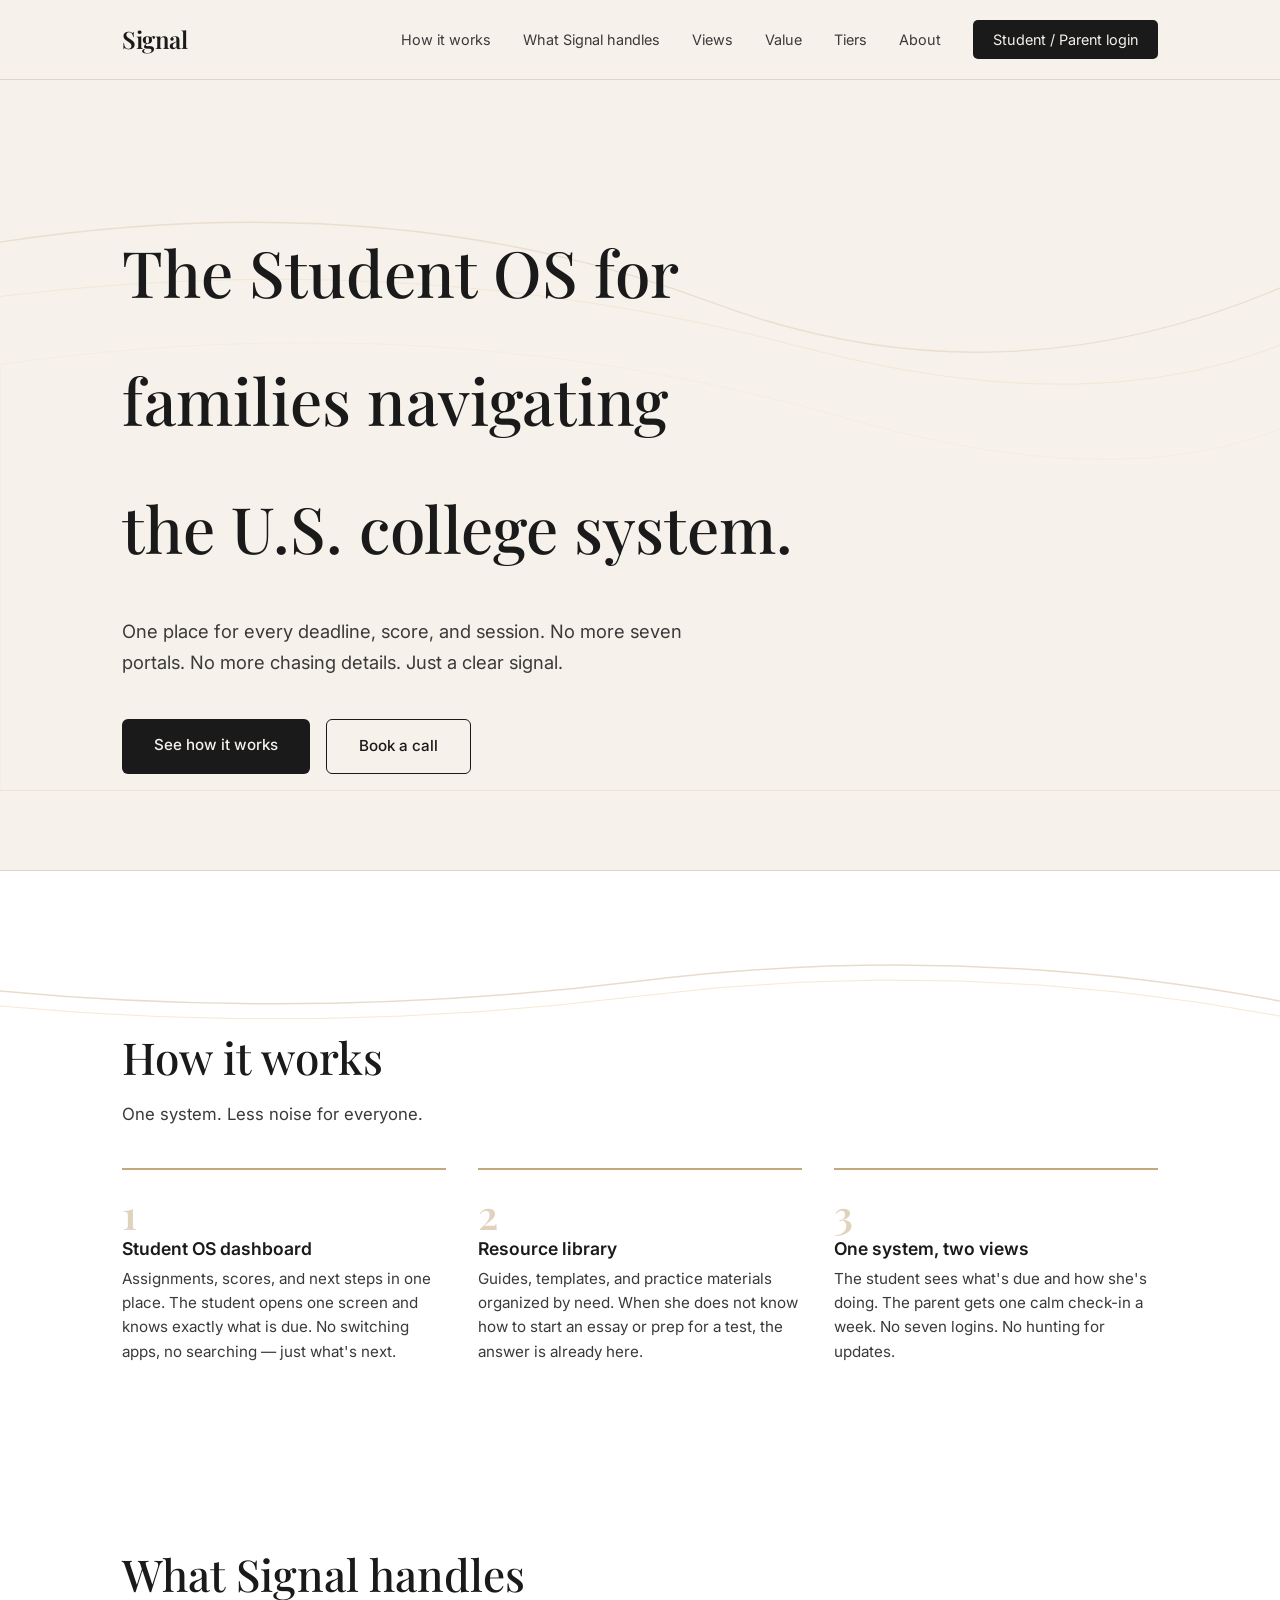
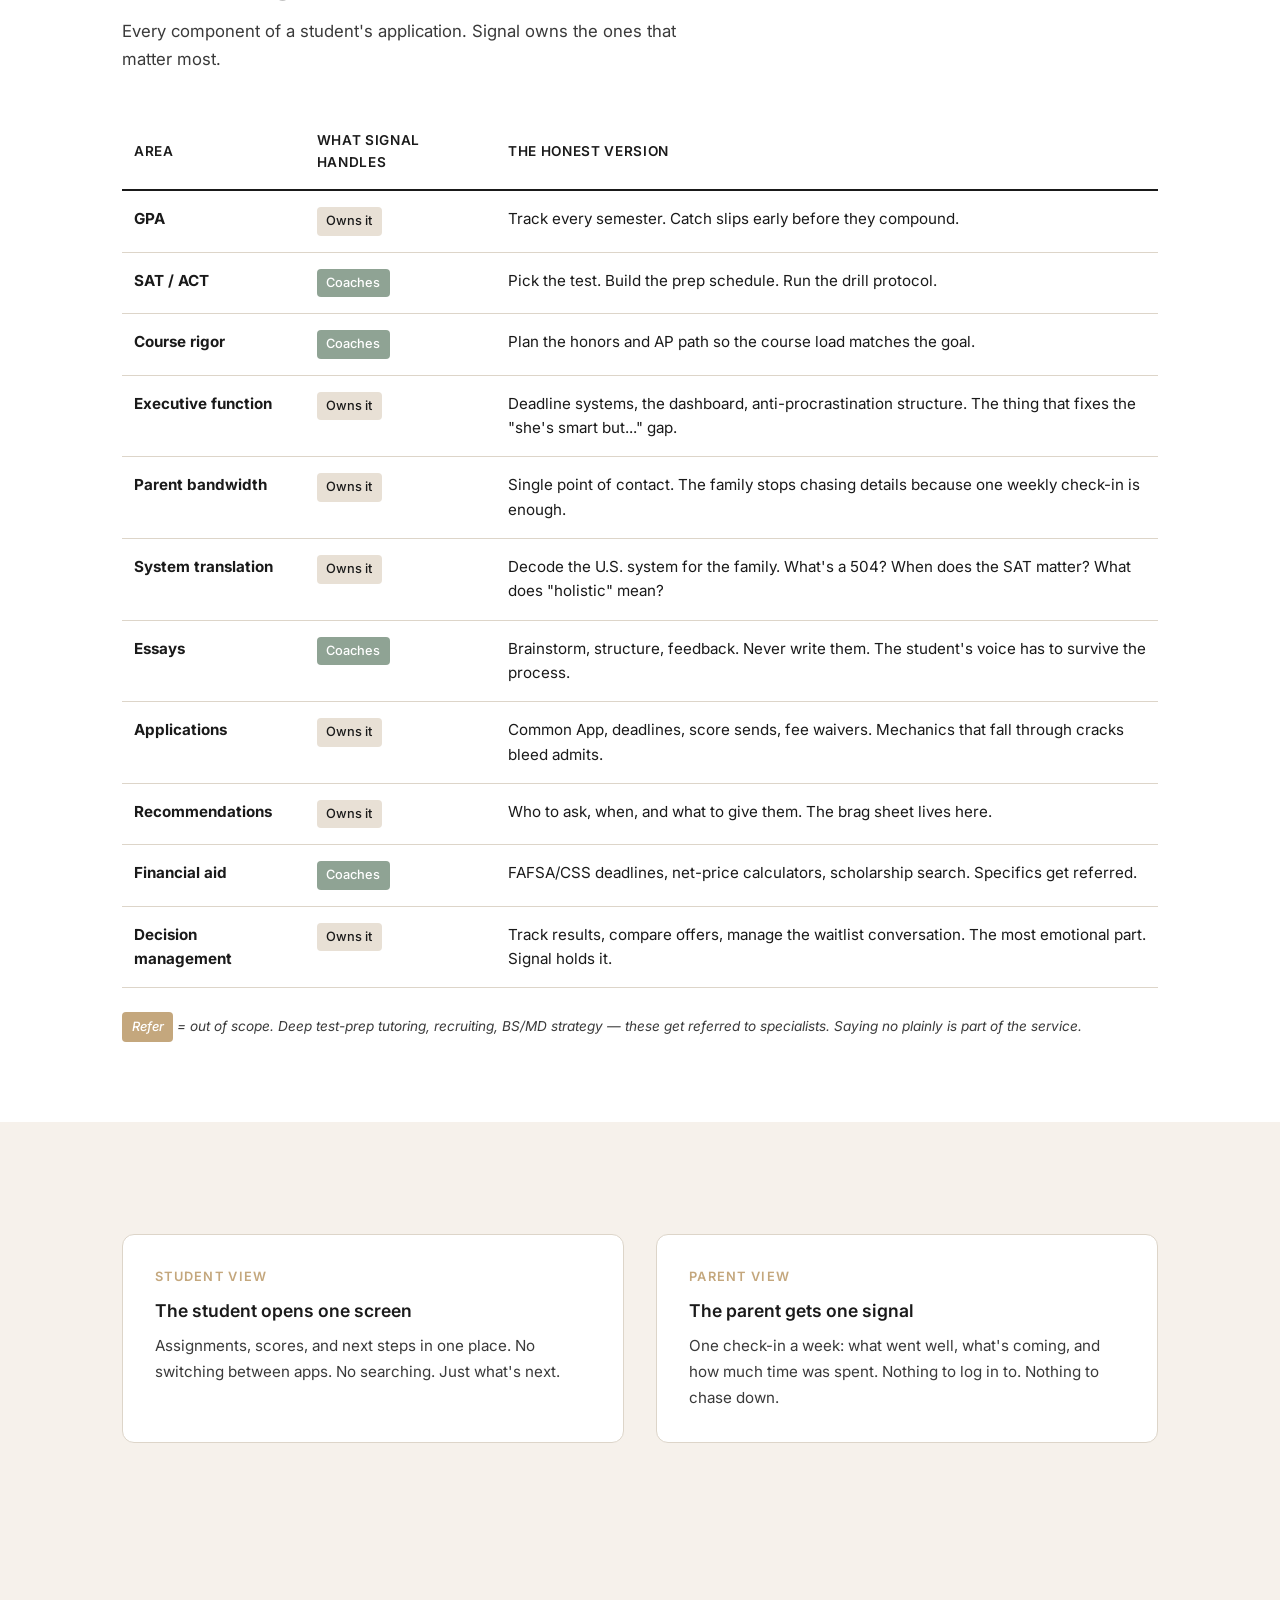
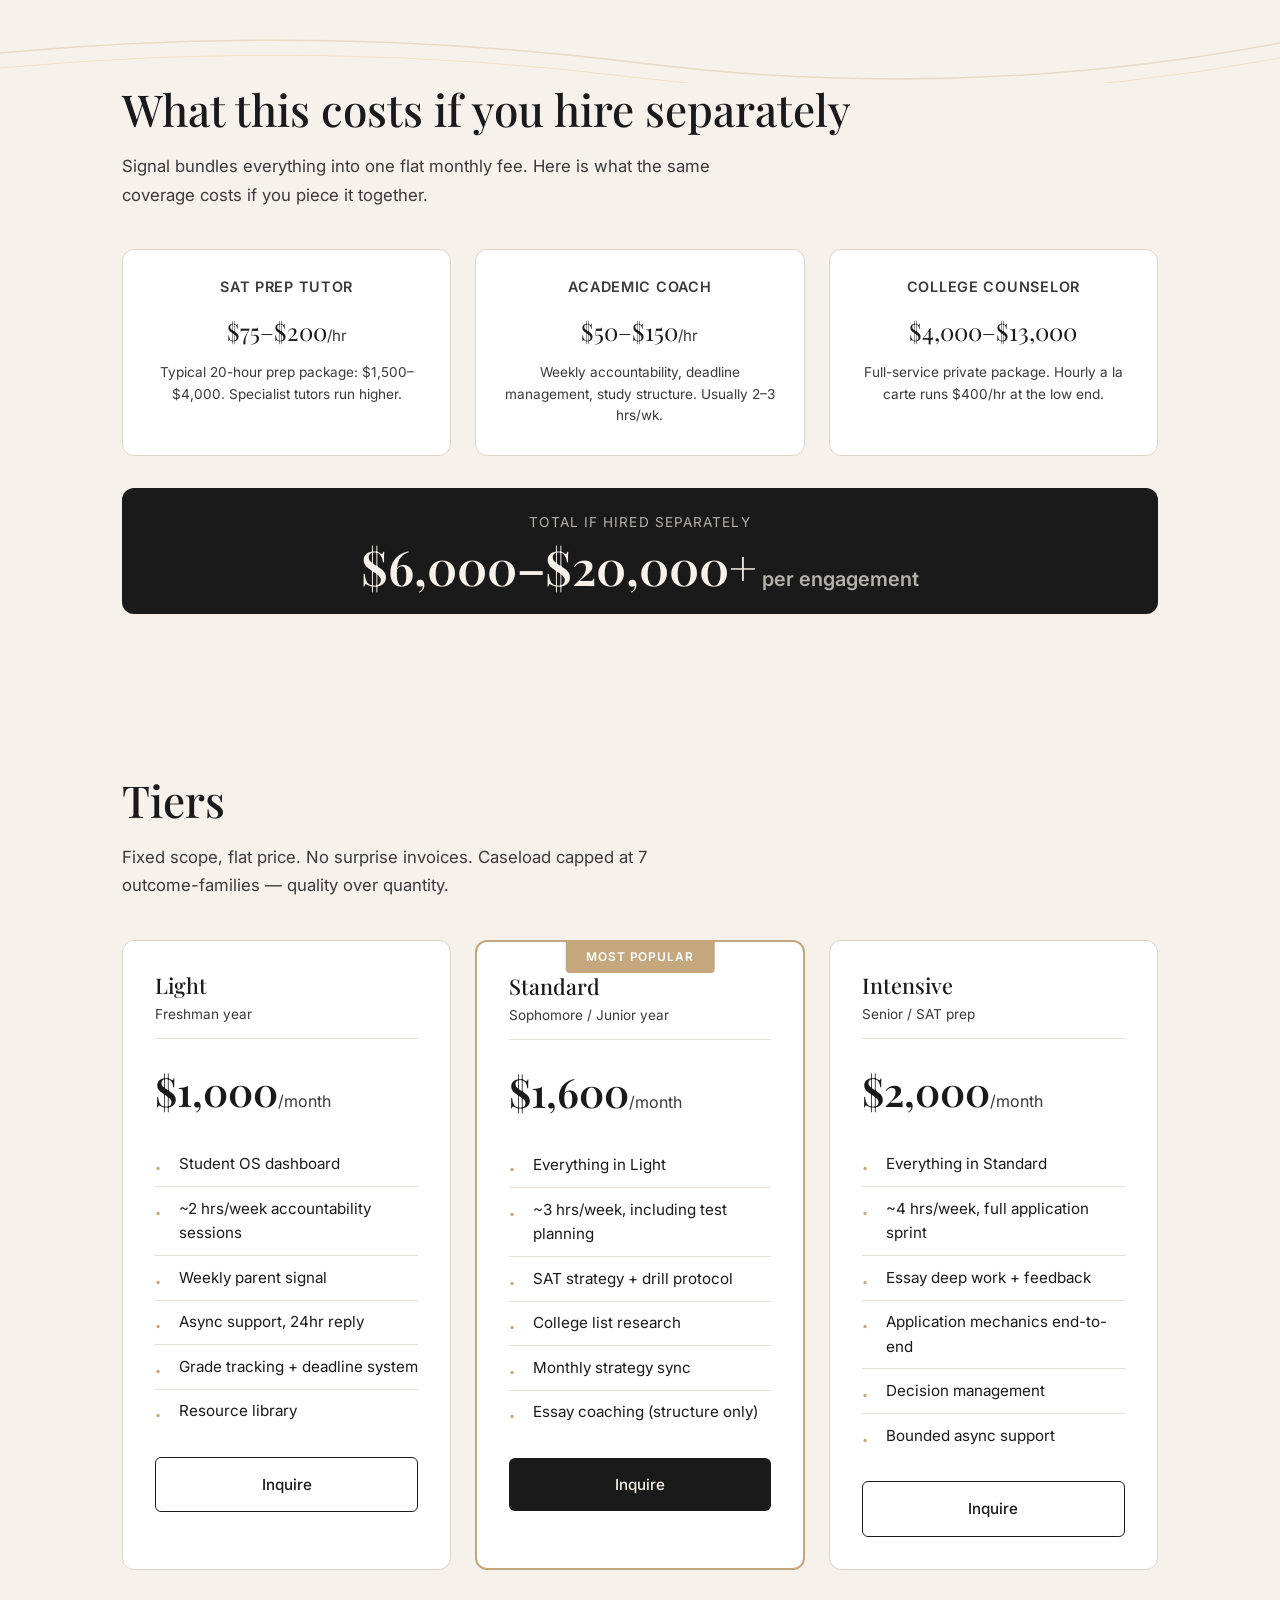
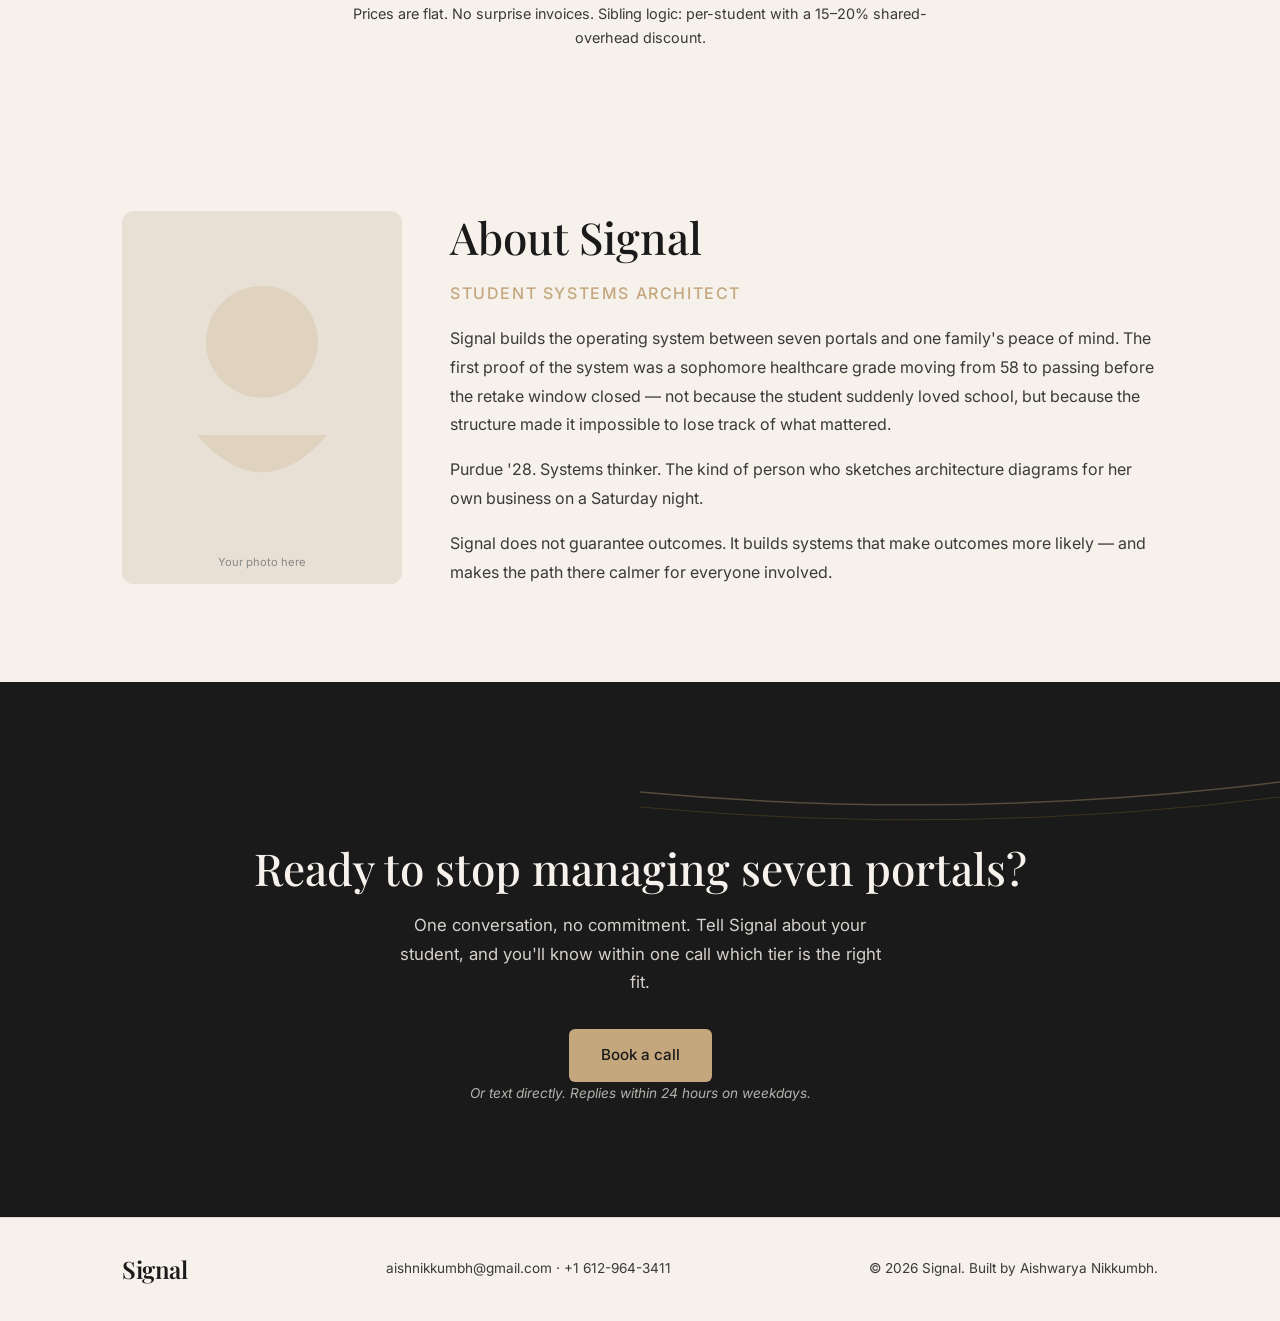
==== index.html @ 282d86d5 "Signal website v1" ====
<!DOCTYPE html>
<html lang="en">
<head>
<meta charset="UTF-8">
<meta name="viewport" content="width=device-width, initial-scale=1.0">
<title>Signal — The Student Operating System</title>
<link rel="preconnect" href="https://fonts.googleapis.com">
<link rel="preconnect" href="https://fonts.gstatic.com" crossorigin>
<link href="https://fonts.googleapis.com/css2?family=Playfair+Display:wght@400;500;600;700&family=Inter:wght@300;400;500;600&display=swap" rel="stylesheet">
<link rel="stylesheet" href="/css/style.css">
</head>
<body>

  <!-- Navigation -->
  <nav class="nav">
    <div class="container nav-inner">
      <a href="/" class="logo">Signal</a>
      <div class="nav-links">
        <a href="#how-it-works">How it works</a>
        <a href="#what-signal-handles">What Signal handles</a>
        <a href="#views">Views</a>
        <a href="#comparison">Value</a>
        <a href="#tiers">Tiers</a>
        <a href="#about">About</a>
        <a href="/login" class="login-nav-cta">Student / Parent login</a>
      </div>
    </div>
  </nav>

  <!-- Hero -->
  <section class="hero">
    <!-- Ribbon SVG background motif -->
    <svg class="ribbon-bg" viewBox="0 0 1440 800" xmlns="http://www.w3.org/2000/svg" preserveAspectRatio="none">
      <path d="M-100,200 Q400,100 800,250 T1600,150 L1600,800 L-100,800 Z" fill="none" stroke="#C4A77D" stroke-width="1.5" opacity="0.25"/>
      <path d="M-50,250 Q450,180 900,300 T1600,200 L1600,800 L-50,800 Z" fill="none" stroke="#D4A03C" stroke-width="1" opacity="0.15"/>
      <path d="M0,320 Q500,250 950,380 T1600,280 L1600,800 L0,800 Z" fill="none" stroke="#C4A77D" stroke-width="0.75" opacity="0.1"/>
    </svg>

    <div class="container">
      <div class="hero-content">
        <h1>The Student OS for<br>families navigating<br>the U.S. college system.</h1>
        <p class="hero-sub">One place for every deadline, score, and session. No more seven portals. No more chasing details. Just a clear signal.</p>
        <div class="hero-actions">
          <a href="#how-it-works" class="btn-primary">See how it works</a>
          <a href="#contact" class="btn-secondary">Book a call</a>
        </div>
      </div>
    </div>
  </section>

  <!-- Problem / Solution -->
  <section class="problem">
    <!-- Ribbon divider -->
    <div class="ribbon-divider">
      <svg viewBox="0 0 1440 80" xmlns="http://www.w3.org/2000/svg" preserveAspectRatio="none">
        <path d="M0,40 Q360,70 720,30 T1440,50" fill="none" stroke="#C4A77D" stroke-width="1.5" opacity="0.4"/>
        <path d="M0,55 Q360,85 720,45 T1440,65" fill="none" stroke="#D4A03C" stroke-width="1" opacity="0.25"/>
      </svg>
    </div>

    <div class="container">
      <h2>How it works</h2>
      <p class="section-sub">One system. Less noise for everyone.</p>
      <div class="problem-grid">
        <div class="problem-item">
          <span class="problem-number">1</span>
          <div>
            <h3>Student OS dashboard</h3>
            <p>Assignments, scores, and next steps in one place. The student opens one screen and knows exactly what is due. No switching apps, no searching — just what's next.</p>
          </div>
        </div>
        <div class="problem-item">
          <span class="problem-number">2</span>
          <div>
            <h3>Resource library</h3>
            <p>Guides, templates, and practice materials organized by need. When she does not know how to start an essay or prep for a test, the answer is already here.</p>
          </div>
        </div>
        <div class="problem-item">
          <span class="problem-number">3</span>
          <div>
            <h3>One system, two views</h3>
            <p>The student sees what's due and how she's doing. The parent gets one calm check-in a week. No seven logins. No hunting for updates.</p>
          </div>
        </div>
      </div>
    </div>
  </section>

  <!-- What Signal handles -->
  <section id="what-signal-handles" class="what-you-handle">
    <div class="container">
      <h2>What Signal handles</h2>
      <p class="section-sub">Every component of a student's application. Signal owns the ones that matter most.</p>
      <div class="table-wrapper">
        <table class="components-table">
          <thead>
            <tr>
              <th>Area</th>
              <th>What Signal handles</th>
              <th>The honest version</th>
            </tr>
          </thead>
          <tbody>
            <tr>
              <td><strong>GPA</strong></td>
              <td><span class="tag-own">Owns it</span></td>
              <td>Track every semester. Catch slips early before they compound.</td>
            </tr>
            <tr>
              <td><strong>SAT / ACT</strong></td>
              <td><span class="tag-coach">Coaches</span></td>
              <td>Pick the test. Build the prep schedule. Run the drill protocol.</td>
            </tr>
            <tr>
              <td><strong>Course rigor</strong></td>
              <td><span class="tag-coach">Coaches</span></td>
              <td>Plan the honors and AP path so the course load matches the goal.</td>
            </tr>
            <tr>
              <td><strong>Executive function</strong></td>
              <td><span class="tag-own">Owns it</span></td>
              <td>Deadline systems, the dashboard, anti-procrastination structure. The thing that fixes the "she's smart but..." gap.</td>
            </tr>
            <tr>
              <td><strong>Parent bandwidth</strong></td>
              <td><span class="tag-own">Owns it</span></td>
              <td>Single point of contact. The family stops chasing details because one weekly check-in is enough.</td>
            </tr>
            <tr>
              <td><strong>System translation</strong></td>
              <td><span class="tag-own">Owns it</span></td>
              <td>Decode the U.S. system for the family. What's a 504? When does the SAT matter? What does "holistic" mean?</td>
            </tr>
            <tr>
              <td><strong>Essays</strong></td>
              <td><span class="tag-coach">Coaches</span></td>
              <td>Brainstorm, structure, feedback. Never write them. The student's voice has to survive the process.</td>
            </tr>
            <tr>
              <td><strong>Applications</strong></td>
              <td><span class="tag-own">Owns it</span></td>
              <td>Common App, deadlines, score sends, fee waivers. Mechanics that fall through cracks bleed admits.</td>
            </tr>
            <tr>
              <td><strong>Recommendations</strong></td>
              <td><span class="tag-own">Owns it</span></td>
              <td>Who to ask, when, and what to give them. The brag sheet lives here.</td>
            </tr>
            <tr>
              <td><strong>Financial aid</strong></td>
              <td><span class="tag-coach">Coaches</span></td>
              <td>FAFSA/CSS deadlines, net-price calculators, scholarship search. Specifics get referred.</td>
            </tr>
            <tr>
              <td><strong>Decision management</strong></td>
              <td><span class="tag-own">Owns it</span></td>
              <td>Track results, compare offers, manage the waitlist conversation. The most emotional part. Signal holds it.</td>
            </tr>
          </tbody>
        </table>
        <p class="table-note"><span class="tag-refer">Refer</span> = out of scope. Deep test-prep tutoring, recruiting, BS/MD strategy — these get referred to specialists. Saying no plainly is part of the service.</p>
      </div>
    </div>
  </section>

  <!-- Views -->
  <section id="views">
    <div class="container">
      <div class="views-grid">
        <div class="view">
          <div class="view-label">Student view</div>
          <h3>The student opens one screen</h3>
          <p>Assignments, scores, and next steps in one place. No switching between apps. No searching. Just what's next.</p>
        </div>
        <div class="view">
          <div class="view-label">Parent view</div>
          <h3>The parent gets one signal</h3>
          <p>One check-in a week: what went well, what's coming, and how much time was spent. Nothing to log in to. Nothing to chase down.</p>
        </div>
      </div>
    </div>
  </section>

  <!-- Comparison -->
  <section id="comparison" class="comparison">
    <!-- Ribbon divider -->
    <div class="ribbon-divider">
      <svg viewBox="0 0 1440 80" xmlns="http://www.w3.org/2000/svg" preserveAspectRatio="none">
        <path d="M0,50 Q360,20 720,60 T1440,40" fill="none" stroke="#C4A77D" stroke-width="1.5" opacity="0.3"/>
        <path d="M0,65 Q360,35 720,75 T1440,55" fill="none" stroke="#D4A03C" stroke-width="1" opacity="0.2"/>
      </svg>
    </div>

    <div class="container">
      <h2>What this costs if you hire separately</h2>
      <p class="section-sub">Signal bundles everything into one flat monthly fee. Here is what the same coverage costs if you piece it together.</p>
      <div class="comparison-grid">
        <div class="comparison-col">
          <h3>SAT prep tutor</h3>
          <div class="price">$75–$200<span>/hr</span></div>
          <p class="comparison-note">Typical 20-hour prep package: $1,500–$4,000. Specialist tutors run higher.</p>
        </div>
        <div class="comparison-col">
          <h3>Academic coach</h3>
          <div class="price">$50–$150<span>/hr</span></div>
          <p class="comparison-note">Weekly accountability, deadline management, study structure. Usually 2–3 hrs/wk.</p>
        </div>
        <div class="comparison-col">
          <h3>College counselor</h3>
          <div class="price">$4,000–$13,000</div>
          <p class="comparison-note">Full-service private package. Hourly a la carte runs $400/hr at the low end.</p>
        </div>
      </div>
      <div class="comparison-total">
        <div class="comparison-total-label">Total if hired separately</div>
        <div class="comparison-total-price">$6,000–$20,000+<span style="font-size:1.25rem;font-family:'Inter',sans-serif;opacity:0.7;"> per engagement</span></div>
      </div>
    </div>
  </section>

  <!-- Tiers -->
  <section id="tiers">
    <div class="container">
      <h2>Tiers</h2>
      <p class="section-sub">Fixed scope, flat price. No surprise invoices. Caseload capped at 7 outcome-families — quality over quantity.</p>
      <div class="tier-grid">
        <div class="tier">
          <div class="tier-header">
            <h3>Light</h3>
            <p class="tier-grade">Freshman year</p>
          </div>
          <div class="tier-price">$1,000<span>/month</span></div>
          <ul class="tier-features">
            <li>Student OS dashboard</li>
            <li>~2 hrs/week accountability sessions</li>
            <li>Weekly parent signal</li>
            <li>Async support, 24hr reply</li>
            <li>Grade tracking + deadline system</li>
            <li>Resource library</li>
          </ul>
          <a href="#contact" class="btn-secondary tier-cta">Inquire</a>
        </div>
        <div class="tier tier-featured">
          <div class="tier-badge">Most popular</div>
          <div class="tier-header">
            <h3>Standard</h3>
            <p class="tier-grade">Sophomore / Junior year</p>
          </div>
          <div class="tier-price">$1,600<span>/month</span></div>
          <ul class="tier-features">
            <li>Everything in Light</li>
            <li>~3 hrs/week, including test planning</li>
            <li>SAT strategy + drill protocol</li>
            <li>College list research</li>
            <li>Monthly strategy sync</li>
            <li>Essay coaching (structure only)</li>
          </ul>
          <a href="#contact" class="btn-primary tier-cta">Inquire</a>
        </div>
        <div class="tier">
          <div class="tier-header">
            <h3>Intensive</h3>
            <p class="tier-grade">Senior / SAT prep</p>
          </div>
          <div class="tier-price">$2,000<span>/month</span></div>
          <ul class="tier-features">
            <li>Everything in Standard</li>
            <li>~4 hrs/week, full application sprint</li>
            <li>Essay deep work + feedback</li>
            <li>Application mechanics end-to-end</li>
            <li>Decision management</li>
            <li>Bounded async support</li>
          </ul>
          <a href="#contact" class="btn-secondary tier-cta">Inquire</a>
        </div>
      </div>
      <p class="tiers-note">Prices are flat. No surprise invoices. Sibling logic: per-student with a 15–20% shared-overhead discount.</p>
    </div>
  </section>

  <!-- About -->
  <section id="about" class="about">
    <div class="container">
      <div class="about-grid">
        <div class="about-photo">
          <!-- Replace with real headshot -->
          <svg class="photo-placeholder" viewBox="0 0 300 400" xmlns="http://www.w3.org/2000/svg">
            <rect width="300" height="400" fill="#E8E0D5"/>
            <circle cx="150" cy="140" r="60" fill="#C4A77D" opacity="0.25"/>
            <path d="M 80 240 Q 150 320 220 240" fill="#C4A77D" opacity="0.25"/>
            <text x="150" y="380" text-anchor="middle" font-family="Inter, sans-serif" font-size="12" fill="#888">Your photo here</text>
          </svg>
        </div>
        <div class="about-text">
          <h2>About Signal</h2>
          <p class="about-role">Student systems architect</p>
          <p>Signal builds the operating system between seven portals and one family's peace of mind. The first proof of the system was a sophomore healthcare grade moving from 58 to passing before the retake window closed — not because the student suddenly loved school, but because the structure made it impossible to lose track of what mattered.</p>
          <p>Purdue '28. Systems thinker. The kind of person who sketches architecture diagrams for her own business on a Saturday night.</p>
          <p>Signal does not guarantee outcomes. It builds systems that make outcomes more likely — and makes the path there calmer for everyone involved.</p>
        </div>
      </div>
    </div>
  </section>

  <!-- CTA -->
  <section id="contact" class="cta">
    <!-- Ribbon divider -->
    <div class="ribbon-divider">
      <svg viewBox="0 0 1440 80" xmlns="http://www.w3.org/2000/svg" preserveAspectRatio="none">
        <path d="M0,30 Q360,60 720,20 T1440,40" fill="none" stroke="#C4A77D" stroke-width="1.5" opacity="0.35"/>
        <path d="M0,45 Q360,75 720,35 T1440,55" fill="none" stroke="#D4A03C" stroke-width="1" opacity="0.2"/>
      </svg>
    </div>

    <div class="container">
      <h2>Ready to stop managing seven portals?</h2>
      <p>One conversation, no commitment. Tell Signal about your student, and you'll know within one call which tier is the right fit.</p>
      <a href="mailto:aishnikkumbh@gmail.com" class="btn-primary cta-btn">Book a call</a>
      <p class="cta-small">Or text directly. Replies within 24 hours on weekdays.</p>
    </div>
  </section>

  <!-- Footer -->
  <footer class="footer">
    <div class="container">
      <div class="footer-inner">
        <span class="logo">Signal</span>
        <span class="footer-contact">aishnikkumbh@gmail.com · +1 612-964-3411</span>
        <span class="footer-copy">© 2026 Signal. Built by Aishwarya Nikkumbh.</span>
      </div>
    </div>
  </footer>

</body>
</html>
---- css/style.css ----
/* ===== Signal — Brand System ===== */
/* Colors */
:root {
  --cream: #F6F1EB;
  --cream-dark: #E8E0D5;
  --charcoal: #1a1a1a;
  --charcoal-soft: #3a3a3a;
  --terracotta: #C4A77D;
  --sage: #8FA394;
  --amber: #D4A03C;
  --white: #ffffff;
  --border: #ddd5c9;
}

/* Reset */
*, *::before, *::after { box-sizing: border-box; margin: 0; padding: 0; }
html { scroll-behavior: smooth; }
body {
  font-family: 'Inter', -apple-system, sans-serif;
  background: var(--cream);
  color: var(--charcoal);
  line-height: 1.6;
  -webkit-font-smoothing: antialiased;
}

/* Typography */
h1, h2, h3 { font-family: 'Playfair Display', Georgia, serif; font-weight: 500; line-height: 1.2; }
h1 { font-size: clamp(2.5rem, 5vw, 4rem); line-height: 2; }
h2 { font-size: clamp(2rem, 3.5vw, 2.75rem); margin-bottom: 1rem; }
h3 { font-size: 1.25rem; margin-bottom: 0.5rem; }
p { color: var(--charcoal-soft); line-height: 1.7; }

/* Layout */
.container {
  max-width: 1100px;
  margin: 0 auto;
  padding: 0 2rem;
}

/* Background shapes */
.ribbon-bg {
  position: absolute;
  top: 0; left: 0; right: 0; bottom: 0;
  pointer-events: none;
  overflow: hidden;
  z-index: 0;
}

/* Texture overlay */
.texture {
  position: fixed;
  top: 0; left: 0; width: 100%; height: 100%;
  pointer-events: none;
  z-index: 9999;
  opacity: 0.4;
}

/* Navigation */
.nav {
  position: sticky;
  top: 0;
  z-index: 100;
  background: rgba(246, 241, 235, 0.92);
  backdrop-filter: blur(12px);
  border-bottom: 1px solid var(--border);
  padding: 1.25rem 0;
}
.nav-inner {
  display: flex;
  justify-content: space-between;
  align-items: center;
}
.logo {
  font-family: 'Playfair Display', Georgia, serif;
  font-size: 1.5rem;
  font-weight: 600;
  color: var(--charcoal);
  text-decoration: none;
  letter-spacing: -0.02em;
}
.nav-links {
  display: flex;
  gap: 2rem;
  align-items: center;
}
.nav-links a {
  font-size: 0.9rem;
  color: var(--charcoal-soft);
  text-decoration: none;
  font-weight: 400;
  transition: color 0.2s;
}
.nav-links a:hover { color: var(--terracotta); }
.login-nav-cta {
  background: var(--charcoal);
  color: var(--cream) !important;
  padding: 0.5rem 1.25rem;
  border-radius: 5px;
  font-weight: 500;
}
.login-nav-cta:hover {
  background: var(--terracotta);
  color: white !important;
}

/* Hero */
.hero {
  position: relative;
  padding: 8rem 0 6rem;
  overflow: hidden;
}
.hero-content { position: relative; z-index: 1; max-width: 700px; }
.hero-sub {
  font-size: 1.15rem;
  margin-top: 1.5rem;
  max-width: 560px;
  line-height: 1.7;
}
.hero-actions {
  margin-top: 2.5rem;
  display: flex;
  gap: 1rem;
  flex-wrap: wrap;
}

/* Buttons */
.btn-primary, .btn-secondary {
  display: inline-block;
  padding: 0.9rem 2rem;
  border-radius: 6px;
  font-size: 0.95rem;
  font-weight: 500;
  text-decoration: none;
  transition: all 0.2s;
  font-family: 'Inter', sans-serif;
}
.btn-primary {
  background: var(--charcoal);
  color: var(--cream);
}
.btn-primary:hover {
  background: var(--terracotta);
  color: white;
}
.btn-secondary {
  background: transparent;
  color: var(--charcoal);
  border: 1.5px solid var(--charcoal);
}
.btn-secondary:hover {
  background: var(--charcoal);
  color: var(--cream);
}

/* Sections */
section { padding: 5rem 0; position: relative; }

.section-sub {
  font-size: 1.05rem;
  max-width: 600px;
  margin-bottom: 2.5rem;
  color: var(--charcoal-soft);
}

/* Problem */
.problem { background: var(--white); border-top: 1px solid var(--border); }
.problem-grid {
  display: grid;
  grid-template-columns: repeat(3, 1fr);
  gap: 2rem;
}
.problem-item {
  padding: 1.5rem 0;
  border-top: 2px solid var(--terracotta);
}
.problem-number {
  font-family: 'Playfair Display', Georgia, serif;
  font-size: 2.5rem;
  font-weight: 600;
  color: var(--terracotta);
  opacity: 0.5;
  margin-bottom: 0.5rem;
  line-height: 1;
}
.problem-item h3 {
  font-size: 1.1rem;
  margin-bottom: 0.5rem;
  font-family: 'Inter', sans-serif;
  font-weight: 600;
}
.problem-item p {
  font-size: 0.95rem;
  line-height: 1.6;
}

/* How it works */
.steps {
  display: grid;
  grid-template-columns: repeat(3, 1fr);
  gap: 0;
  position: relative;
  margin-top: 2rem;
}
.step {
  text-align: center;
  padding: 0 1.5rem;
  position: relative;
}
.step-number {
  font-family: 'Playfair Display', Georgia, serif;
  font-size: 3rem;
  font-weight: 600;
  color: var(--terracotta);
  opacity: 0.3;
  margin-bottom: 0.5rem;
  line-height: 1;
}
.step h3 {
  font-size: 1.15rem;
  margin-bottom: 0.75rem;
  font-family: 'Inter', sans-serif;
  font-weight: 600;
}
.step p {
  font-size: 0.95rem;
}

/* What Signal handles */
.what-you-handle { background: var(--white); }
.table-wrapper {
  overflow-x: auto;
  margin-top: 2rem;
}
.components-table {
  width: 100%;
  border-collapse: collapse;
  font-size: 0.95rem;
}
.components-table thead {
  border-bottom: 2px solid var(--charcoal);
}
.components-table th {
  text-align: left;
  padding: 1rem 0.75rem;
  font-weight: 600;
  font-family: 'Inter', sans-serif;
  font-size: 0.85rem;
  text-transform: uppercase;
  letter-spacing: 0.05em;
}
.components-table td {
  padding: 1rem 0.75rem;
  border-bottom: 1px solid var(--border);
  vertical-align: top;
}
.components-table td:first-child {
  font-weight: 500;
  min-width: 140px;
}
.components-table td:nth-child(2) {
  min-width: 160px;
}

/* Tags */
.tag-own, .tag-coach, .tag-refer {
  display: inline-block;
  padding: 0.25rem 0.6rem;
  border-radius: 4px;
  font-size: 0.8rem;
  font-weight: 500;
  font-family: 'Inter', sans-serif;
}
.tag-own { background: var(--cream-dark); color: var(--charcoal); }
.tag-coach { background: var(--sage); color: white; }
.tag-refer { background: var(--terracotta); color: white; }

.table-note {
  margin-top: 1.5rem;
  font-size: 0.85rem;
  font-style: italic;
}

/* Views */
.views-grid {
  display: grid;
  grid-template-columns: repeat(2, 1fr);
  gap: 2rem;
  margin-top: 2rem;
}
.view {
  background: var(--white);
  border: 1px solid var(--border);
  border-radius: 12px;
  padding: 2rem;
}
.view-label {
  font-size: 0.8rem;
  font-weight: 600;
  color: var(--terracotta);
  text-transform: uppercase;
  letter-spacing: 0.1em;
  margin-bottom: 0.75rem;
}
.view h3 {
  margin-bottom: 0.75rem;
  font-family: 'Inter', sans-serif;
  font-weight: 600;
  font-size: 1.1rem;
}
.view p {
  font-size: 0.95rem;
}

/* Comparison */
.comparison { background: var(--cream); padding: 5rem 0; }
.comparison-grid {
  display: grid;
  grid-template-columns: repeat(3, 1fr);
  gap: 1.5rem;
  margin: 2rem 0;
}
.comparison-col {
  background: var(--white);
  border: 1px solid var(--border);
  border-radius: 12px;
  padding: 1.75rem;
  text-align: center;
}
.comparison-col h3 {
  font-size: 0.9rem;
  color: var(--charcoal-soft);
  font-weight: 600;
  text-transform: uppercase;
  letter-spacing: 0.05em;
  margin-bottom: 1rem;
  font-family: 'Inter', sans-serif;
}
.comparison-col .price {
  font-family: 'Playfair Display', Georgia, serif;
  font-size: 1.5rem;
  color: var(--charcoal);
  margin-bottom: 0.75rem;
}
.comparison-col .price span {
  font-size: 0.95rem;
  font-family: 'Inter', sans-serif;
  color: var(--charcoal-soft);
}
.comparison-note {
  font-size: 0.85rem;
  color: var(--charcoal-soft);
  line-height: 1.6;
}
.comparison-total {
  text-align: center;
  padding: 1.5rem;
  background: var(--charcoal);
  color: var(--cream);
  border-radius: 12px;
  margin-top: 2rem;
}
.comparison-total-label {
  font-size: 0.85rem;
  opacity: 0.7;
  margin-bottom: 0.5rem;
  text-transform: uppercase;
  letter-spacing: 0.08em;
}
.comparison-total-price {
  font-family: 'Playfair Display', Georgia, serif;
  font-size: clamp(2rem, 4vw, 3rem);
  font-weight: 600;
  line-height: 1;
}

/* Tiers */
.tier-grid {
  display: grid;
  grid-template-columns: repeat(3, 1fr);
  gap: 1.5rem;
  margin-top: 2rem;
}
.tier {
  background: var(--white);
  border: 1px solid var(--border);
  border-radius: 12px;
  padding: 2rem;
  position: relative;
}
.tier-featured {
  border-color: var(--terracotta);
  border-width: 2px;
}
.tier-badge {
  position: absolute;
  top: -1px; left: 50%;
  transform: translateX(-50%);
  background: var(--terracotta);
  color: white;
  font-size: 0.75rem;
  font-weight: 600;
  padding: 0.4rem 1.25rem;
  border-radius: 0 0 4px 4px;
  text-transform: uppercase;
  letter-spacing: 0.08em;
}
.tier-header {
  margin-bottom: 1rem;
  padding-bottom: 0.75rem;
  border-bottom: 1px solid var(--cream-dark);
}
.tier-header h3 {
  font-size: 1.35rem;
  margin-bottom: 0.25rem;
}
.tier-grade {
  font-size: 0.85rem;
  color: var(--charcoal-soft);
  font-family: 'Inter', sans-serif;
}
.tier-price {
  font-family: 'Playfair Display', Georgia, serif;
  font-size: 2.5rem;
  font-weight: 600;
  color: var(--charcoal);
  margin: 1.25rem 0;
}
.tier-price span {
  font-size: 1rem;
  font-family: 'Inter', sans-serif;
  color: var(--charcoal-soft);
  font-weight: 400;
}
.tier-features {
  list-style: none;
  margin: 1.25rem 0;
  padding: 0;
}
.tier-features li {
  padding: 0.6rem 0;
  font-size: 0.95rem;
  border-bottom: 1px solid var(--cream-dark);
  position: relative;
  padding-left: 1.5rem;
}
.tier-features li:last-child { border-bottom: none; }
.tier-features li::before {
  content: "·";
  position: absolute;
  left: 0;
  color: var(--terracotta);
  font-weight: 700;
  font-size: 1.25rem;
}
.tier-cta {
  display: block;
  text-align: center;
  margin-top: 1.5rem;
}
.tiers-note {
  margin-top: 2rem;
  font-size: 0.9rem;
  text-align: center;
  max-width: 600px;
  margin-left: auto;
  margin-right: auto;
}

/* About */
.about-grid {
  display: grid;
  grid-template-columns: 280px 1fr;
  gap: 3rem;
  align-items: start;
}
.about-photo {
  aspect-ratio: 3/4;
  border-radius: 12px;
  overflow: hidden;
  background: var(--cream-dark);
}
.photo-placeholder {
  width: 100%;
  height: 100%;
}
.about-role {
  font-size: 0.9rem;
  color: var(--terracotta);
  text-transform: uppercase;
  letter-spacing: 0.1em;
  font-weight: 500;
  margin-bottom: 1rem;
  font-family: 'Inter', sans-serif;
}
.about-text p {
  margin-bottom: 1rem;
  font-size: 1rem;
  line-height: 1.8;
}

/* CTA */
.cta {
  text-align: center;
  background: var(--charcoal);
  color: var(--cream);
  padding: 5rem 0;
}
.cta h2 { 
  margin-bottom: 1rem;
  color: var(--cream);
}
.cta p {
  max-width: 500px;
  margin: 0 auto 2rem;
  font-size: 1.05rem;
  color: rgba(246, 241, 235, 0.85);
}
.cta-small {
  margin-top: 1rem;
  font-size: 0.85rem !important;
  font-style: italic;
  color: rgba(246, 241, 235, 0.7) !important;
}
.cta-btn {
  background: #C4A77D;
  color: #1a1a1a;
  border: none;
}
.cta-btn:hover {
  background: #3a3a3a;
  color: #ffffff;
}

/* Footer */
.footer {
  padding: 2rem 0;
  border-top: 1px solid var(--border);
  background: var(--cream);
}
.footer-inner {
  display: flex;
  justify-content: space-between;
  align-items: center;
  font-size: 0.85rem;
}
.footer-contact, .footer-copy {
  color: var(--charcoal-soft);
}

/* Ribbon SVG decorative element */
.ribbon-divider {
  width: 100%;
  height: 80px;
  overflow: hidden;
  position: relative;
}
.ribbon-divider svg {
  position: absolute;
  bottom: 0;
  width: 100%;
  height: 100%;
}

/* Responsive */
@media (max-width: 900px) {
  .nav-links { display: none; }
  .problem-grid,
  .steps,
  .views-grid,
  .comparison-grid,
  .tier-grid { grid-template-columns: 1fr; }
  .about-grid { grid-template-columns: 1fr; }
  .about-photo { max-width: 240px; margin: 0 auto; }
  section { padding: 3rem 0; }
}
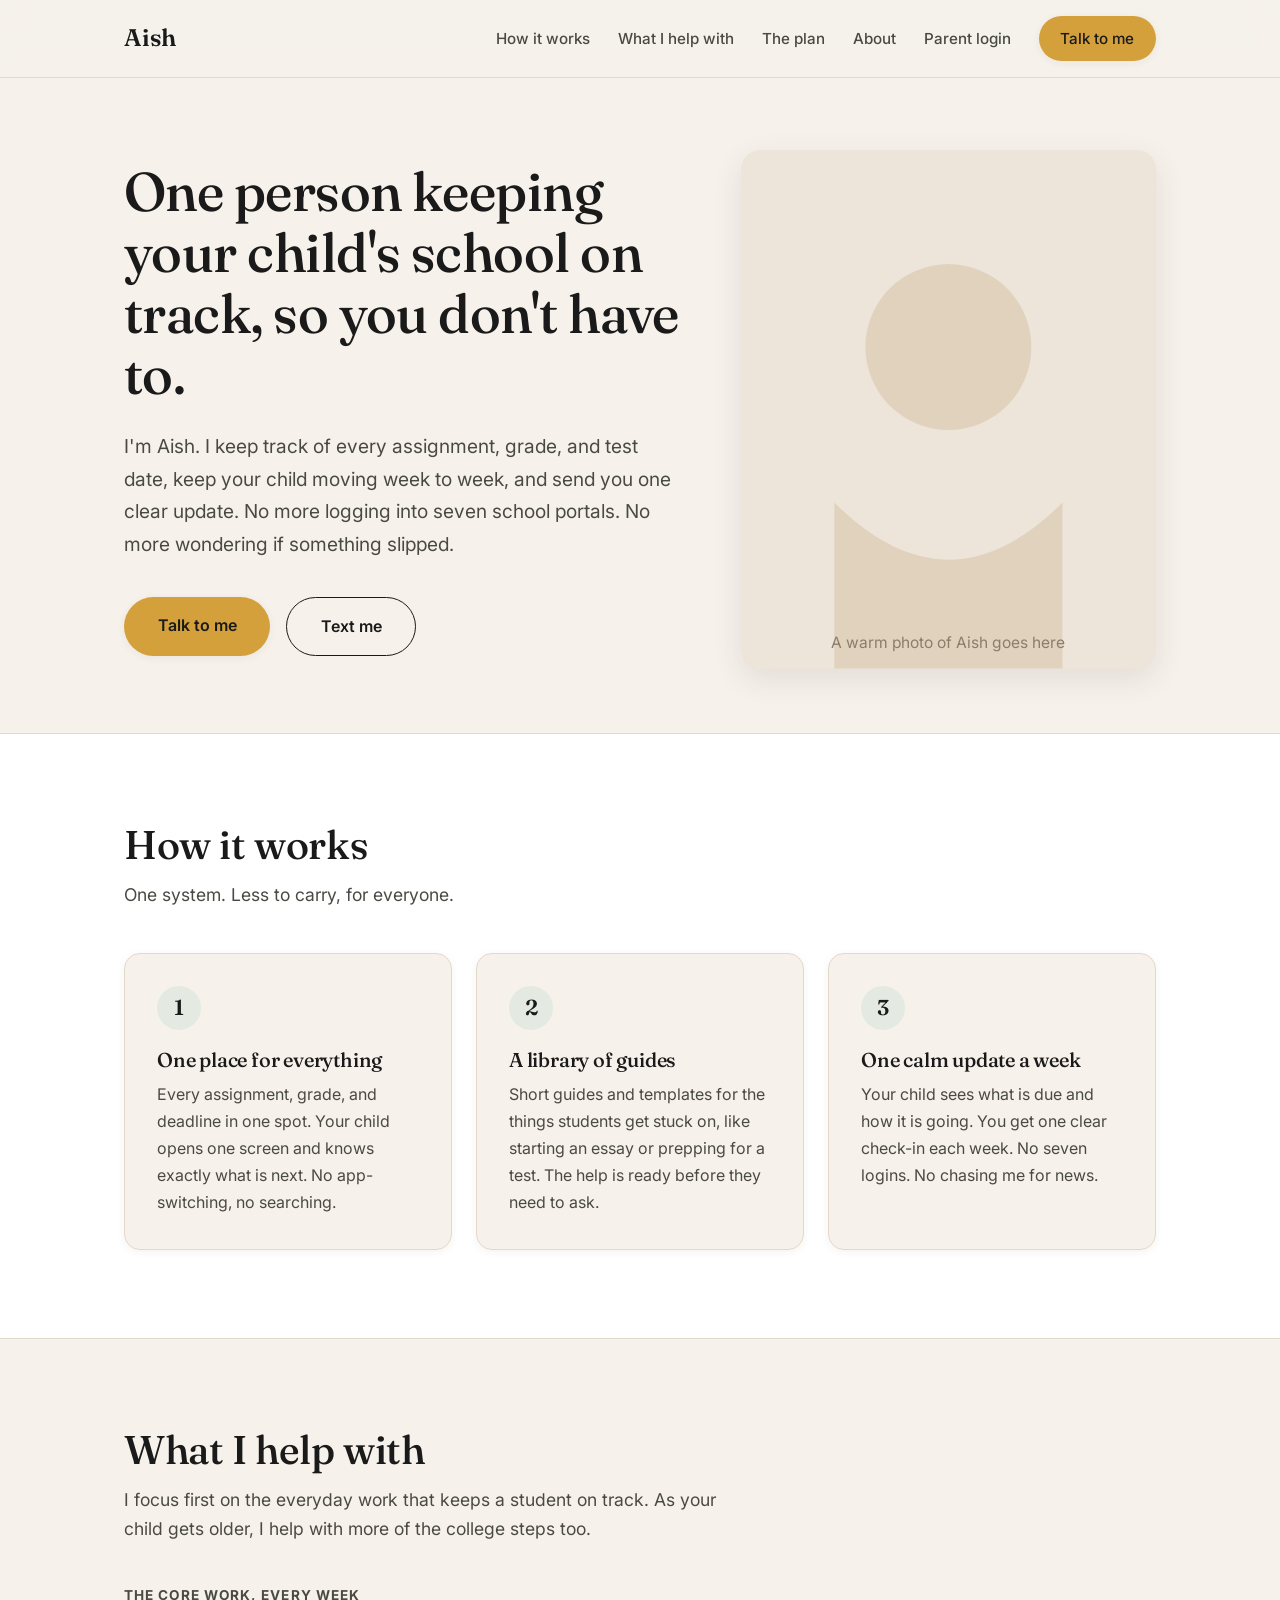
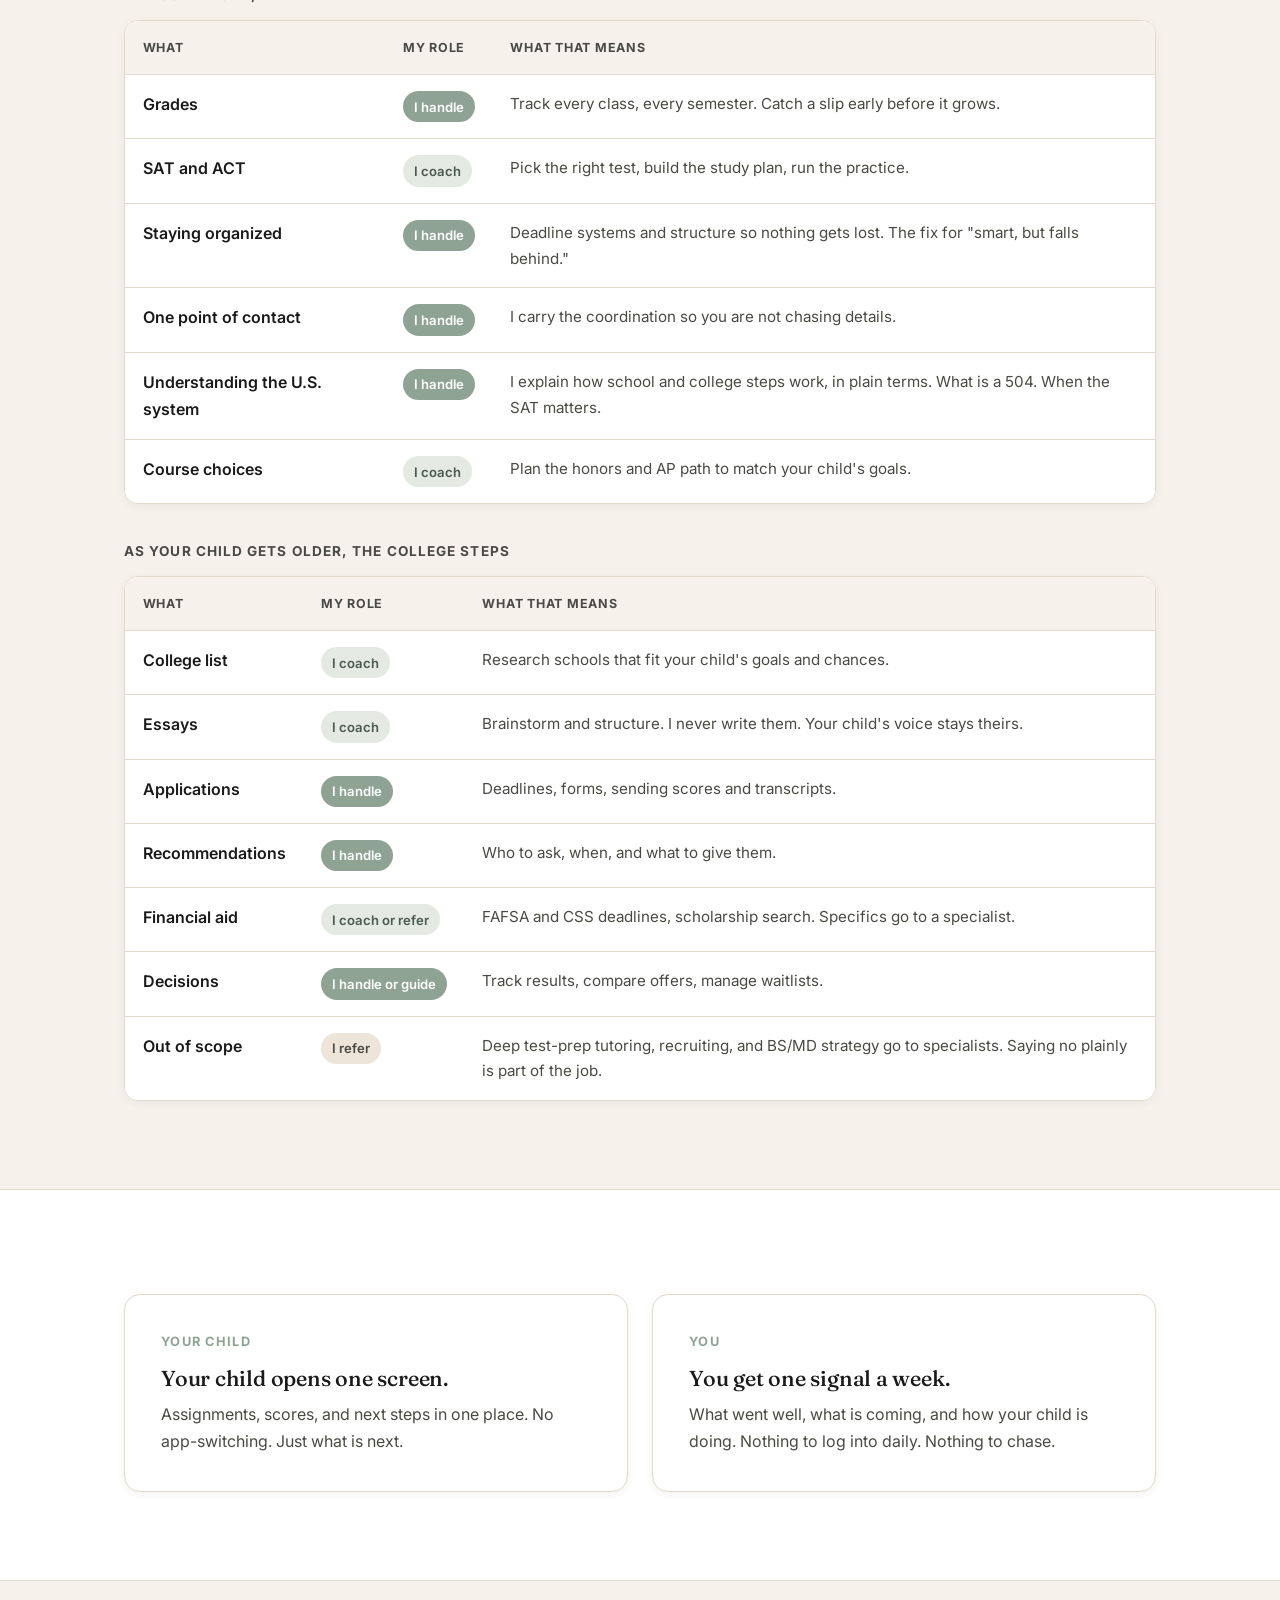
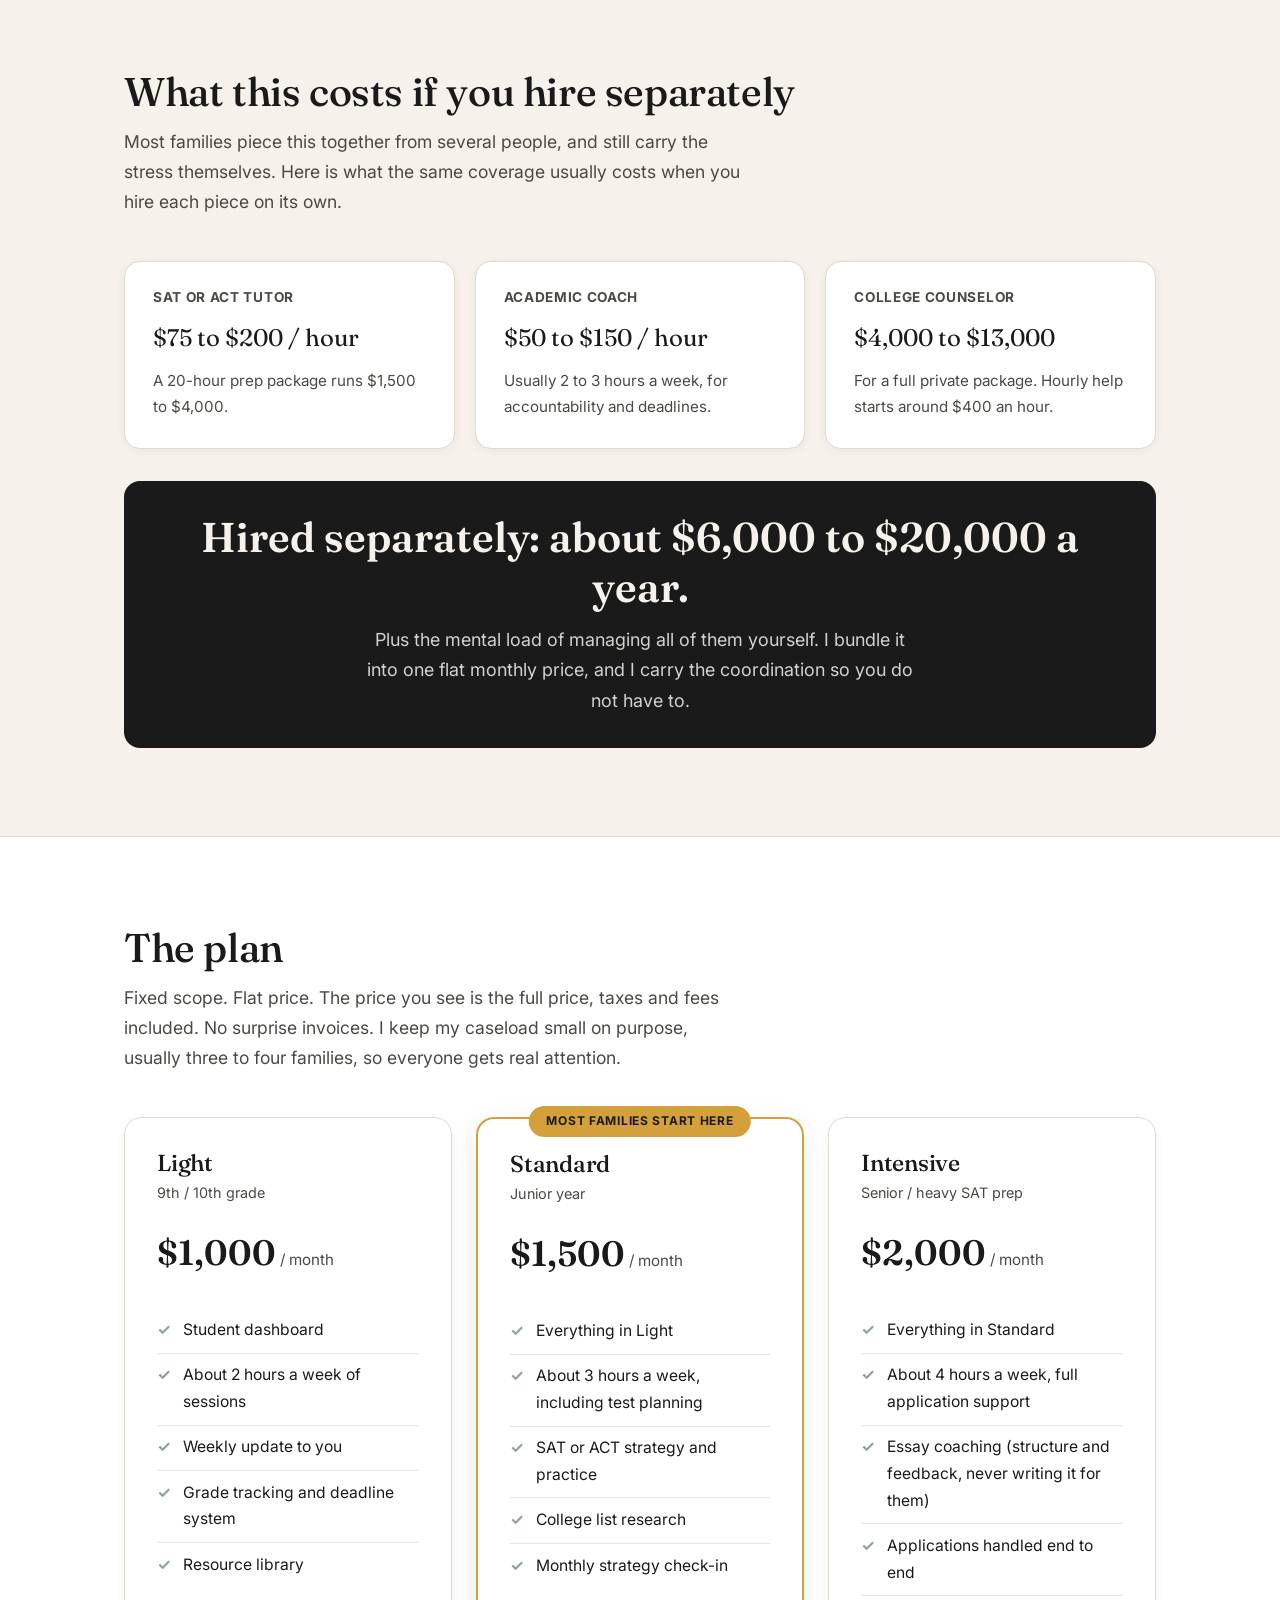
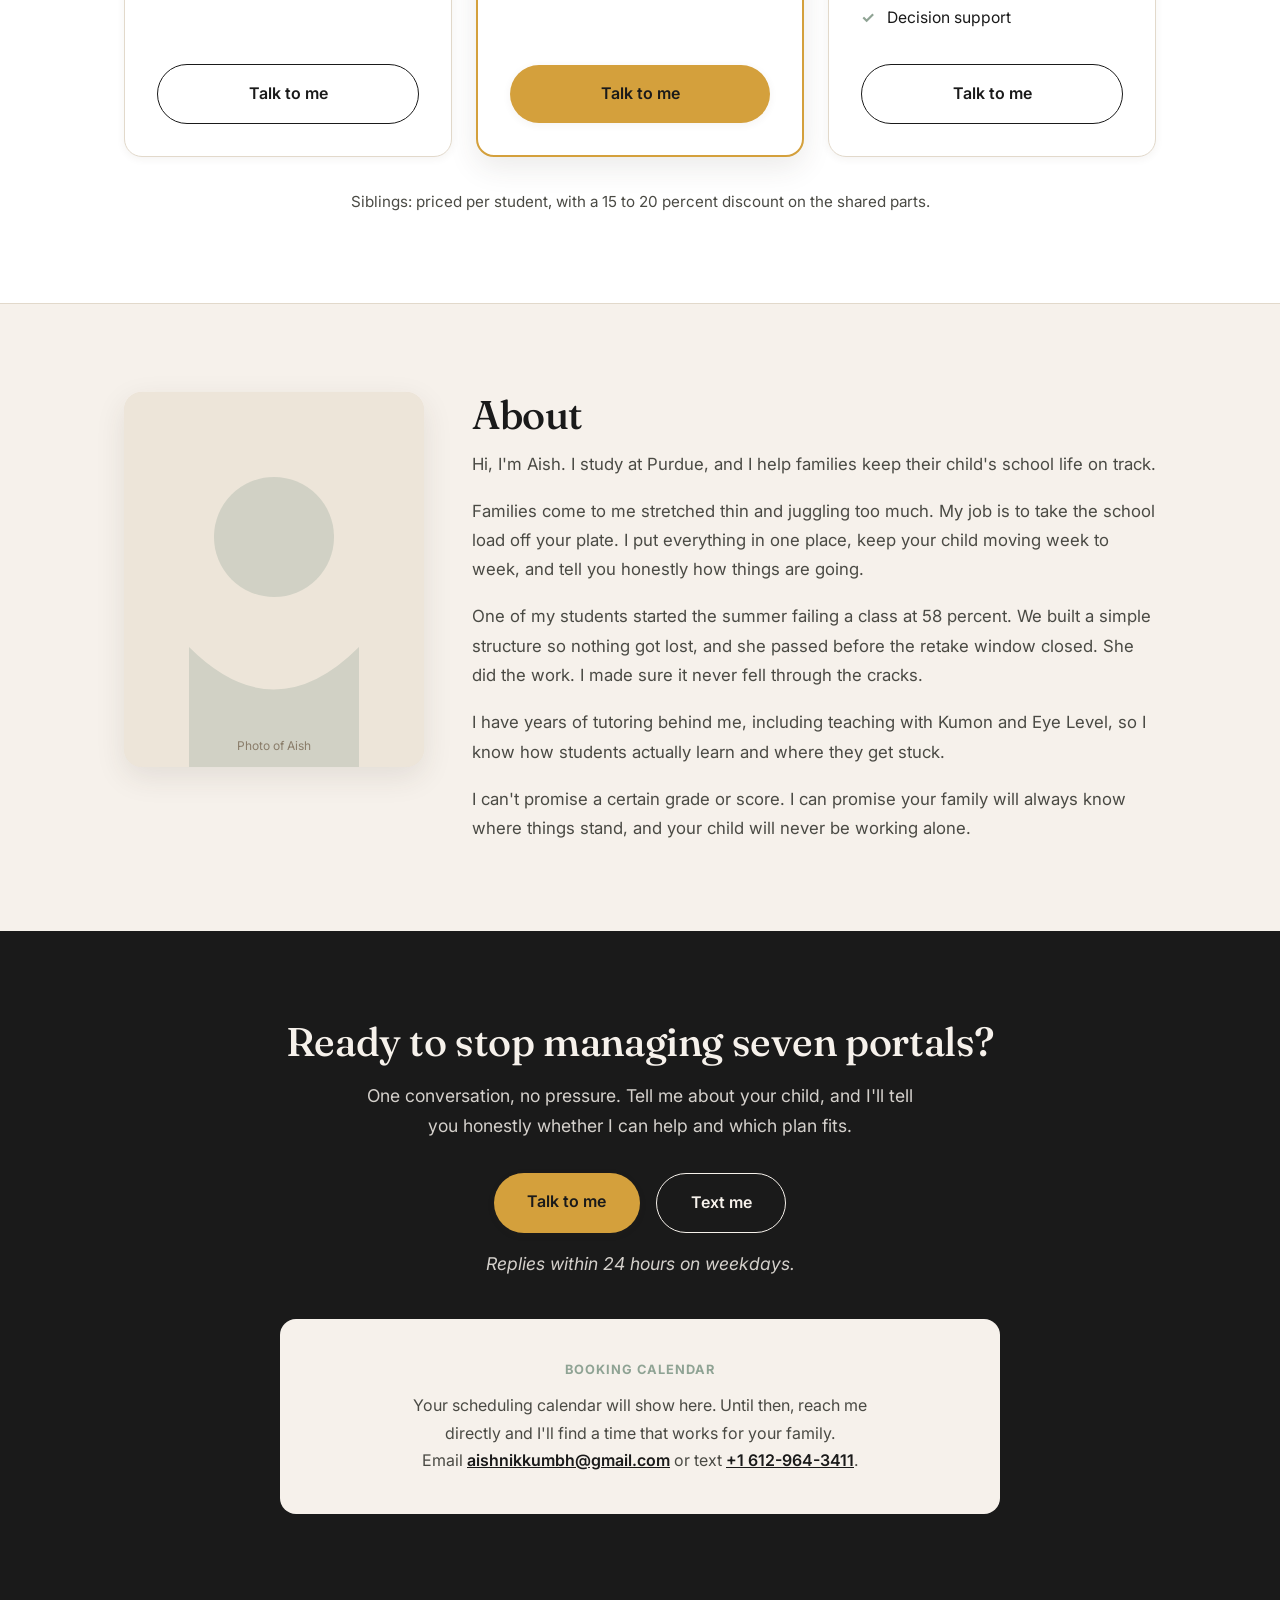
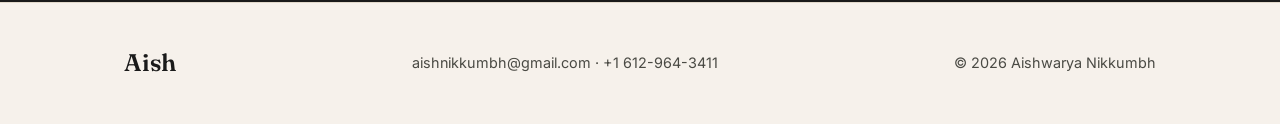
==== commit dfc46b1e: "Rebuild landing page to v2: human-centered redesign Rewrite index.html and css/style.css around the " ====
--- a/index.html
+++ b/index.html
@@ -3,10 +3,11 @@
 <head>
 <meta charset="UTF-8">
 <meta name="viewport" content="width=device-width, initial-scale=1.0">
-<title>Signal — The Student Operating System</title>
+<title>Aish — One person keeping your child's school on track</title>
+<meta name="description" content="I keep track of every assignment, grade, and test date, keep your child moving week to week, and send you one clear update. One trusted point of contact for your child's school life.">
 <link rel="preconnect" href="https://fonts.googleapis.com">
 <link rel="preconnect" href="https://fonts.gstatic.com" crossorigin>
-<link href="https://fonts.googleapis.com/css2?family=Playfair+Display:wght@400;500;600;700&family=Inter:wght@300;400;500;600&display=swap" rel="stylesheet">
+<link href="https://fonts.googleapis.com/css2?family=Fraunces:opsz,wght@9..144,400;9..144,500;9..144,600&family=Inter:wght@400;500;600;700&display=swap" rel="stylesheet">
 <link rel="stylesheet" href="/css/style.css">
 </head>
 <body>
@@ -14,310 +15,314 @@
   <!-- Navigation -->
   <nav class="nav">
     <div class="container nav-inner">
-      <a href="/" class="logo">Signal</a>
+      <a href="/" class="logo">Aish</a>
       <div class="nav-links">
         <a href="#how-it-works">How it works</a>
-        <a href="#what-signal-handles">What Signal handles</a>
-        <a href="#views">Views</a>
-        <a href="#comparison">Value</a>
-        <a href="#tiers">Tiers</a>
+        <a href="#what-i-help-with">What I help with</a>
+        <a href="#the-plan">The plan</a>
         <a href="#about">About</a>
-        <a href="/login" class="login-nav-cta">Student / Parent login</a>
+        <a href="/parent">Parent login</a>
+        <a href="#talk" class="nav-cta">Talk to me</a>
       </div>
     </div>
   </nav>
 
   <!-- Hero -->
   <section class="hero">
-    <!-- Ribbon SVG background motif -->
-    <svg class="ribbon-bg" viewBox="0 0 1440 800" xmlns="http://www.w3.org/2000/svg" preserveAspectRatio="none">
-      <path d="M-100,200 Q400,100 800,250 T1600,150 L1600,800 L-100,800 Z" fill="none" stroke="#C4A77D" stroke-width="1.5" opacity="0.25"/>
-      <path d="M-50,250 Q450,180 900,300 T1600,200 L1600,800 L-50,800 Z" fill="none" stroke="#D4A03C" stroke-width="1" opacity="0.15"/>
-      <path d="M0,320 Q500,250 950,380 T1600,280 L1600,800 L0,800 Z" fill="none" stroke="#C4A77D" stroke-width="0.75" opacity="0.1"/>
-    </svg>
-
-    <div class="container">
-      <div class="hero-content">
-        <h1>The Student OS for<br>families navigating<br>the U.S. college system.</h1>
-        <p class="hero-sub">One place for every deadline, score, and session. No more seven portals. No more chasing details. Just a clear signal.</p>
-        <div class="hero-actions">
-          <a href="#how-it-works" class="btn-primary">See how it works</a>
-          <a href="#contact" class="btn-secondary">Book a call</a>
-        </div>
-      </div>
-    </div>
-  </section>
-
-  <!-- Problem / Solution -->
-  <section class="problem">
-    <!-- Ribbon divider -->
-    <div class="ribbon-divider">
-      <svg viewBox="0 0 1440 80" xmlns="http://www.w3.org/2000/svg" preserveAspectRatio="none">
-        <path d="M0,40 Q360,70 720,30 T1440,50" fill="none" stroke="#C4A77D" stroke-width="1.5" opacity="0.4"/>
-        <path d="M0,55 Q360,85 720,45 T1440,65" fill="none" stroke="#D4A03C" stroke-width="1" opacity="0.25"/>
-      </svg>
-    </div>
-
+    <div class="container">
+      <div class="hero-grid">
+        <div class="hero-content">
+          <h1>One person keeping your child's school on track, so you don't have to.</h1>
+          <p class="hero-sub">I'm Aish. I keep track of every assignment, grade, and test date, keep your child moving week to week, and send you one clear update. No more logging into seven school portals. No more wondering if something slipped.</p>
+          <div class="hero-actions">
+            <a href="#talk" class="btn-primary">Talk to me</a>
+            <a href="sms:+16129643411" class="btn-secondary">Text me</a>
+          </div>
+        </div>
+        <div class="hero-photo">
+          <!-- Replace with a real, warm photo of Aish. This is the single most important element on the page. -->
+          <svg class="photo-placeholder" viewBox="0 0 400 500" xmlns="http://www.w3.org/2000/svg" role="img" aria-label="Photo of Aish goes here">
+            <rect width="400" height="500" fill="#EDE5D9"/>
+            <circle cx="200" cy="190" r="80" fill="#C4A77D" opacity="0.30"/>
+            <path d="M 90 340 Q 200 450 310 340 L 310 500 L 90 500 Z" fill="#C4A77D" opacity="0.30"/>
+            <text x="200" y="480" text-anchor="middle" font-family="Inter, sans-serif" font-size="15" fill="#8a7d6a">A warm photo of Aish goes here</text>
+          </svg>
+        </div>
+      </div>
+    </div>
+  </section>
+
+  <!-- How it works -->
+  <section id="how-it-works" class="section-white">
     <div class="container">
       <h2>How it works</h2>
-      <p class="section-sub">One system. Less noise for everyone.</p>
-      <div class="problem-grid">
-        <div class="problem-item">
-          <span class="problem-number">1</span>
-          <div>
-            <h3>Student OS dashboard</h3>
-            <p>Assignments, scores, and next steps in one place. The student opens one screen and knows exactly what is due. No switching apps, no searching — just what's next.</p>
-          </div>
-        </div>
-        <div class="problem-item">
-          <span class="problem-number">2</span>
-          <div>
-            <h3>Resource library</h3>
-            <p>Guides, templates, and practice materials organized by need. When she does not know how to start an essay or prep for a test, the answer is already here.</p>
-          </div>
-        </div>
-        <div class="problem-item">
-          <span class="problem-number">3</span>
-          <div>
-            <h3>One system, two views</h3>
-            <p>The student sees what's due and how she's doing. The parent gets one calm check-in a week. No seven logins. No hunting for updates.</p>
-          </div>
-        </div>
-      </div>
-    </div>
-  </section>
-
-  <!-- What Signal handles -->
-  <section id="what-signal-handles" class="what-you-handle">
-    <div class="container">
-      <h2>What Signal handles</h2>
-      <p class="section-sub">Every component of a student's application. Signal owns the ones that matter most.</p>
-      <div class="table-wrapper">
-        <table class="components-table">
-          <thead>
-            <tr>
-              <th>Area</th>
-              <th>What Signal handles</th>
-              <th>The honest version</th>
-            </tr>
-          </thead>
-          <tbody>
-            <tr>
-              <td><strong>GPA</strong></td>
-              <td><span class="tag-own">Owns it</span></td>
-              <td>Track every semester. Catch slips early before they compound.</td>
-            </tr>
-            <tr>
-              <td><strong>SAT / ACT</strong></td>
-              <td><span class="tag-coach">Coaches</span></td>
-              <td>Pick the test. Build the prep schedule. Run the drill protocol.</td>
-            </tr>
-            <tr>
-              <td><strong>Course rigor</strong></td>
-              <td><span class="tag-coach">Coaches</span></td>
-              <td>Plan the honors and AP path so the course load matches the goal.</td>
-            </tr>
-            <tr>
-              <td><strong>Executive function</strong></td>
-              <td><span class="tag-own">Owns it</span></td>
-              <td>Deadline systems, the dashboard, anti-procrastination structure. The thing that fixes the "she's smart but..." gap.</td>
-            </tr>
-            <tr>
-              <td><strong>Parent bandwidth</strong></td>
-              <td><span class="tag-own">Owns it</span></td>
-              <td>Single point of contact. The family stops chasing details because one weekly check-in is enough.</td>
-            </tr>
-            <tr>
-              <td><strong>System translation</strong></td>
-              <td><span class="tag-own">Owns it</span></td>
-              <td>Decode the U.S. system for the family. What's a 504? When does the SAT matter? What does "holistic" mean?</td>
-            </tr>
-            <tr>
-              <td><strong>Essays</strong></td>
-              <td><span class="tag-coach">Coaches</span></td>
-              <td>Brainstorm, structure, feedback. Never write them. The student's voice has to survive the process.</td>
-            </tr>
-            <tr>
-              <td><strong>Applications</strong></td>
-              <td><span class="tag-own">Owns it</span></td>
-              <td>Common App, deadlines, score sends, fee waivers. Mechanics that fall through cracks bleed admits.</td>
-            </tr>
-            <tr>
-              <td><strong>Recommendations</strong></td>
-              <td><span class="tag-own">Owns it</span></td>
-              <td>Who to ask, when, and what to give them. The brag sheet lives here.</td>
-            </tr>
-            <tr>
-              <td><strong>Financial aid</strong></td>
-              <td><span class="tag-coach">Coaches</span></td>
-              <td>FAFSA/CSS deadlines, net-price calculators, scholarship search. Specifics get referred.</td>
-            </tr>
-            <tr>
-              <td><strong>Decision management</strong></td>
-              <td><span class="tag-own">Owns it</span></td>
-              <td>Track results, compare offers, manage the waitlist conversation. The most emotional part. Signal holds it.</td>
-            </tr>
-          </tbody>
-        </table>
-        <p class="table-note"><span class="tag-refer">Refer</span> = out of scope. Deep test-prep tutoring, recruiting, BS/MD strategy — these get referred to specialists. Saying no plainly is part of the service.</p>
-      </div>
-    </div>
-  </section>
-
-  <!-- Views -->
-  <section id="views">
+      <p class="section-sub">One system. Less to carry, for everyone.</p>
+      <div class="pillars">
+        <div class="pillar">
+          <span class="pillar-num">1</span>
+          <h3>One place for everything</h3>
+          <p>Every assignment, grade, and deadline in one spot. Your child opens one screen and knows exactly what is next. No app-switching, no searching.</p>
+        </div>
+        <div class="pillar">
+          <span class="pillar-num">2</span>
+          <h3>A library of guides</h3>
+          <p>Short guides and templates for the things students get stuck on, like starting an essay or prepping for a test. The help is ready before they need to ask.</p>
+        </div>
+        <div class="pillar">
+          <span class="pillar-num">3</span>
+          <h3>One calm update a week</h3>
+          <p>Your child sees what is due and how it is going. You get one clear check-in each week. No seven logins. No chasing me for news.</p>
+        </div>
+      </div>
+    </div>
+  </section>
+
+  <!-- What I help with -->
+  <section id="what-i-help-with">
+    <div class="container">
+      <h2>What I help with</h2>
+      <p class="section-sub">I focus first on the everyday work that keeps a student on track. As your child gets older, I help with more of the college steps too.</p>
+
+      <div class="help-block">
+        <h3>The core work, every week</h3>
+        <div class="table-wrapper">
+          <table class="help-table">
+            <thead>
+              <tr><th>What</th><th>My role</th><th>What that means</th></tr>
+            </thead>
+            <tbody>
+              <tr>
+                <td>Grades</td>
+                <td><span class="tag tag-handle">I handle</span></td>
+                <td><p>Track every class, every semester. Catch a slip early before it grows.</p></td>
+              </tr>
+              <tr>
+                <td>SAT and ACT</td>
+                <td><span class="tag tag-coach">I coach</span></td>
+                <td><p>Pick the right test, build the study plan, run the practice.</p></td>
+              </tr>
+              <tr>
+                <td>Staying organized</td>
+                <td><span class="tag tag-handle">I handle</span></td>
+                <td><p>Deadline systems and structure so nothing gets lost. The fix for "smart, but falls behind."</p></td>
+              </tr>
+              <tr>
+                <td>One point of contact</td>
+                <td><span class="tag tag-handle">I handle</span></td>
+                <td><p>I carry the coordination so you are not chasing details.</p></td>
+              </tr>
+              <tr>
+                <td>Understanding the U.S. system</td>
+                <td><span class="tag tag-handle">I handle</span></td>
+                <td><p>I explain how school and college steps work, in plain terms. What is a 504. When the SAT matters.</p></td>
+              </tr>
+              <tr>
+                <td>Course choices</td>
+                <td><span class="tag tag-coach">I coach</span></td>
+                <td><p>Plan the honors and AP path to match your child's goals.</p></td>
+              </tr>
+            </tbody>
+          </table>
+        </div>
+      </div>
+
+      <div class="help-block">
+        <h3>As your child gets older, the college steps</h3>
+        <div class="table-wrapper">
+          <table class="help-table">
+            <thead>
+              <tr><th>What</th><th>My role</th><th>What that means</th></tr>
+            </thead>
+            <tbody>
+              <tr>
+                <td>College list</td>
+                <td><span class="tag tag-coach">I coach</span></td>
+                <td><p>Research schools that fit your child's goals and chances.</p></td>
+              </tr>
+              <tr>
+                <td>Essays</td>
+                <td><span class="tag tag-coach">I coach</span></td>
+                <td><p>Brainstorm and structure. I never write them. Your child's voice stays theirs.</p></td>
+              </tr>
+              <tr>
+                <td>Applications</td>
+                <td><span class="tag tag-handle">I handle</span></td>
+                <td><p>Deadlines, forms, sending scores and transcripts.</p></td>
+              </tr>
+              <tr>
+                <td>Recommendations</td>
+                <td><span class="tag tag-handle">I handle</span></td>
+                <td><p>Who to ask, when, and what to give them.</p></td>
+              </tr>
+              <tr>
+                <td>Financial aid</td>
+                <td><span class="tag tag-coach">I coach or refer</span></td>
+                <td><p>FAFSA and CSS deadlines, scholarship search. Specifics go to a specialist.</p></td>
+              </tr>
+              <tr>
+                <td>Decisions</td>
+                <td><span class="tag tag-handle">I handle or guide</span></td>
+                <td><p>Track results, compare offers, manage waitlists.</p></td>
+              </tr>
+              <tr>
+                <td>Out of scope</td>
+                <td><span class="tag tag-refer">I refer</span></td>
+                <td><p>Deep test-prep tutoring, recruiting, and BS/MD strategy go to specialists. Saying no plainly is part of the job.</p></td>
+              </tr>
+            </tbody>
+          </table>
+        </div>
+      </div>
+    </div>
+  </section>
+
+  <!-- The two views -->
+  <section id="views" class="section-white">
     <div class="container">
       <div class="views-grid">
         <div class="view">
-          <div class="view-label">Student view</div>
-          <h3>The student opens one screen</h3>
-          <p>Assignments, scores, and next steps in one place. No switching between apps. No searching. Just what's next.</p>
+          <div class="view-label">Your child</div>
+          <h3>Your child opens one screen.</h3>
+          <p>Assignments, scores, and next steps in one place. No app-switching. Just what is next.</p>
         </div>
         <div class="view">
-          <div class="view-label">Parent view</div>
-          <h3>The parent gets one signal</h3>
-          <p>One check-in a week: what went well, what's coming, and how much time was spent. Nothing to log in to. Nothing to chase down.</p>
-        </div>
-      </div>
-    </div>
-  </section>
-
-  <!-- Comparison -->
-  <section id="comparison" class="comparison">
-    <!-- Ribbon divider -->
-    <div class="ribbon-divider">
-      <svg viewBox="0 0 1440 80" xmlns="http://www.w3.org/2000/svg" preserveAspectRatio="none">
-        <path d="M0,50 Q360,20 720,60 T1440,40" fill="none" stroke="#C4A77D" stroke-width="1.5" opacity="0.3"/>
-        <path d="M0,65 Q360,35 720,75 T1440,55" fill="none" stroke="#D4A03C" stroke-width="1" opacity="0.2"/>
-      </svg>
-    </div>
-
+          <div class="view-label">You</div>
+          <h3>You get one signal a week.</h3>
+          <p>What went well, what is coming, and how your child is doing. Nothing to log into daily. Nothing to chase.</p>
+        </div>
+      </div>
+    </div>
+  </section>
+
+  <!-- Cost comparison -->
+  <section id="cost">
     <div class="container">
       <h2>What this costs if you hire separately</h2>
-      <p class="section-sub">Signal bundles everything into one flat monthly fee. Here is what the same coverage costs if you piece it together.</p>
-      <div class="comparison-grid">
-        <div class="comparison-col">
-          <h3>SAT prep tutor</h3>
-          <div class="price">$75–$200<span>/hr</span></div>
-          <p class="comparison-note">Typical 20-hour prep package: $1,500–$4,000. Specialist tutors run higher.</p>
-        </div>
-        <div class="comparison-col">
+      <p class="section-sub">Most families piece this together from several people, and still carry the stress themselves. Here is what the same coverage usually costs when you hire each piece on its own.</p>
+      <div class="cost-grid">
+        <div class="cost-col">
+          <h3>SAT or ACT tutor</h3>
+          <div class="price">$75 to $200 / hour</div>
+          <p class="cost-note">A 20-hour prep package runs $1,500 to $4,000.</p>
+        </div>
+        <div class="cost-col">
           <h3>Academic coach</h3>
-          <div class="price">$50–$150<span>/hr</span></div>
-          <p class="comparison-note">Weekly accountability, deadline management, study structure. Usually 2–3 hrs/wk.</p>
-        </div>
-        <div class="comparison-col">
+          <div class="price">$50 to $150 / hour</div>
+          <p class="cost-note">Usually 2 to 3 hours a week, for accountability and deadlines.</p>
+        </div>
+        <div class="cost-col">
           <h3>College counselor</h3>
-          <div class="price">$4,000–$13,000</div>
-          <p class="comparison-note">Full-service private package. Hourly a la carte runs $400/hr at the low end.</p>
-        </div>
-      </div>
-      <div class="comparison-total">
-        <div class="comparison-total-label">Total if hired separately</div>
-        <div class="comparison-total-price">$6,000–$20,000+<span style="font-size:1.25rem;font-family:'Inter',sans-serif;opacity:0.7;"> per engagement</span></div>
-      </div>
-    </div>
-  </section>
-
-  <!-- Tiers -->
-  <section id="tiers">
-    <div class="container">
-      <h2>Tiers</h2>
-      <p class="section-sub">Fixed scope, flat price. No surprise invoices. Caseload capped at 7 outcome-families — quality over quantity.</p>
+          <div class="price">$4,000 to $13,000</div>
+          <p class="cost-note">For a full private package. Hourly help starts around $400 an hour.</p>
+        </div>
+      </div>
+      <div class="cost-total">
+        <div class="cost-total-price">Hired separately: about $6,000 to $20,000 a year.</div>
+        <p>Plus the mental load of managing all of them yourself. I bundle it into one flat monthly price, and I carry the coordination so you do not have to.</p>
+      </div>
+    </div>
+  </section>
+
+  <!-- The plan -->
+  <section id="the-plan" class="section-white">
+    <div class="container">
+      <h2>The plan</h2>
+      <p class="section-sub">Fixed scope. Flat price. The price you see is the full price, taxes and fees included. No surprise invoices. I keep my caseload small on purpose, usually three to four families, so everyone gets real attention.</p>
       <div class="tier-grid">
         <div class="tier">
-          <div class="tier-header">
-            <h3>Light</h3>
-            <p class="tier-grade">Freshman year</p>
-          </div>
-          <div class="tier-price">$1,000<span>/month</span></div>
+          <h3>Light</h3>
+          <p class="tier-grade">9th / 10th grade</p>
+          <div class="tier-price">$1,000<span> / month</span></div>
           <ul class="tier-features">
-            <li>Student OS dashboard</li>
-            <li>~2 hrs/week accountability sessions</li>
-            <li>Weekly parent signal</li>
-            <li>Async support, 24hr reply</li>
-            <li>Grade tracking + deadline system</li>
+            <li>Student dashboard</li>
+            <li>About 2 hours a week of sessions</li>
+            <li>Weekly update to you</li>
+            <li>Grade tracking and deadline system</li>
             <li>Resource library</li>
           </ul>
-          <a href="#contact" class="btn-secondary tier-cta">Inquire</a>
+          <a href="#talk" class="btn-secondary tier-cta">Talk to me</a>
         </div>
         <div class="tier tier-featured">
-          <div class="tier-badge">Most popular</div>
-          <div class="tier-header">
-            <h3>Standard</h3>
-            <p class="tier-grade">Sophomore / Junior year</p>
-          </div>
-          <div class="tier-price">$1,600<span>/month</span></div>
+          <div class="tier-badge">Most families start here</div>
+          <h3>Standard</h3>
+          <p class="tier-grade">Junior year</p>
+          <div class="tier-price">$1,500<span> / month</span></div>
           <ul class="tier-features">
             <li>Everything in Light</li>
-            <li>~3 hrs/week, including test planning</li>
-            <li>SAT strategy + drill protocol</li>
+            <li>About 3 hours a week, including test planning</li>
+            <li>SAT or ACT strategy and practice</li>
             <li>College list research</li>
-            <li>Monthly strategy sync</li>
-            <li>Essay coaching (structure only)</li>
+            <li>Monthly strategy check-in</li>
           </ul>
-          <a href="#contact" class="btn-primary tier-cta">Inquire</a>
+          <a href="#talk" class="btn-primary tier-cta">Talk to me</a>
         </div>
         <div class="tier">
-          <div class="tier-header">
-            <h3>Intensive</h3>
-            <p class="tier-grade">Senior / SAT prep</p>
-          </div>
-          <div class="tier-price">$2,000<span>/month</span></div>
+          <h3>Intensive</h3>
+          <p class="tier-grade">Senior / heavy SAT prep</p>
+          <div class="tier-price">$2,000<span> / month</span></div>
           <ul class="tier-features">
             <li>Everything in Standard</li>
-            <li>~4 hrs/week, full application sprint</li>
-            <li>Essay deep work + feedback</li>
-            <li>Application mechanics end-to-end</li>
-            <li>Decision management</li>
-            <li>Bounded async support</li>
+            <li>About 4 hours a week, full application support</li>
+            <li>Essay coaching (structure and feedback, never writing it for them)</li>
+            <li>Applications handled end to end</li>
+            <li>Decision support</li>
           </ul>
-          <a href="#contact" class="btn-secondary tier-cta">Inquire</a>
-        </div>
-      </div>
-      <p class="tiers-note">Prices are flat. No surprise invoices. Sibling logic: per-student with a 15–20% shared-overhead discount.</p>
+          <a href="#talk" class="btn-secondary tier-cta">Talk to me</a>
+        </div>
+      </div>
+      <p class="tiers-note">Siblings: priced per student, with a 15 to 20 percent discount on the shared parts.</p>
     </div>
   </section>
 
   <!-- About -->
-  <section id="about" class="about">
+  <section id="about">
     <div class="container">
       <div class="about-grid">
         <div class="about-photo">
-          <!-- Replace with real headshot -->
-          <svg class="photo-placeholder" viewBox="0 0 300 400" xmlns="http://www.w3.org/2000/svg">
-            <rect width="300" height="400" fill="#E8E0D5"/>
-            <circle cx="150" cy="140" r="60" fill="#C4A77D" opacity="0.25"/>
-            <path d="M 80 240 Q 150 320 220 240" fill="#C4A77D" opacity="0.25"/>
-            <text x="150" y="380" text-anchor="middle" font-family="Inter, sans-serif" font-size="12" fill="#888">Your photo here</text>
+          <!-- Replace with a real, warm photo of Aish -->
+          <svg class="photo-placeholder" viewBox="0 0 300 375" xmlns="http://www.w3.org/2000/svg" role="img" aria-label="Photo of Aish goes here">
+            <rect width="300" height="375" fill="#EDE5D9"/>
+            <circle cx="150" cy="145" r="60" fill="#8FA394" opacity="0.30"/>
+            <path d="M 65 255 Q 150 340 235 255 L 235 375 L 65 375 Z" fill="#8FA394" opacity="0.30"/>
+            <text x="150" y="358" text-anchor="middle" font-family="Inter, sans-serif" font-size="12" fill="#8a7d6a">Photo of Aish</text>
           </svg>
         </div>
         <div class="about-text">
-          <h2>About Signal</h2>
-          <p class="about-role">Student systems architect</p>
-          <p>Signal builds the operating system between seven portals and one family's peace of mind. The first proof of the system was a sophomore healthcare grade moving from 58 to passing before the retake window closed — not because the student suddenly loved school, but because the structure made it impossible to lose track of what mattered.</p>
-          <p>Purdue '28. Systems thinker. The kind of person who sketches architecture diagrams for her own business on a Saturday night.</p>
-          <p>Signal does not guarantee outcomes. It builds systems that make outcomes more likely — and makes the path there calmer for everyone involved.</p>
-        </div>
-      </div>
-    </div>
-  </section>
-
-  <!-- CTA -->
-  <section id="contact" class="cta">
-    <!-- Ribbon divider -->
-    <div class="ribbon-divider">
-      <svg viewBox="0 0 1440 80" xmlns="http://www.w3.org/2000/svg" preserveAspectRatio="none">
-        <path d="M0,30 Q360,60 720,20 T1440,40" fill="none" stroke="#C4A77D" stroke-width="1.5" opacity="0.35"/>
-        <path d="M0,45 Q360,75 720,35 T1440,55" fill="none" stroke="#D4A03C" stroke-width="1" opacity="0.2"/>
-      </svg>
-    </div>
-
+          <h2>About</h2>
+          <p>Hi, I'm Aish. I study at Purdue, and I help families keep their child's school life on track.</p>
+          <p>Families come to me stretched thin and juggling too much. My job is to take the school load off your plate. I put everything in one place, keep your child moving week to week, and tell you honestly how things are going.</p>
+          <p>One of my students started the summer failing a class at 58 percent. We built a simple structure so nothing got lost, and she passed before the retake window closed. She did the work. I made sure it never fell through the cracks.</p>
+          <p>I have years of tutoring behind me, including teaching with Kumon and Eye Level, so I know how students actually learn and where they get stuck.</p>
+          <p>I can't promise a certain grade or score. I can promise your family will always know where things stand, and your child will never be working alone.</p>
+        </div>
+      </div>
+    </div>
+  </section>
+
+  <!-- Talk to me / booking -->
+  <section id="talk" class="talk">
     <div class="container">
       <h2>Ready to stop managing seven portals?</h2>
-      <p>One conversation, no commitment. Tell Signal about your student, and you'll know within one call which tier is the right fit.</p>
-      <a href="mailto:aishnikkumbh@gmail.com" class="btn-primary cta-btn">Book a call</a>
-      <p class="cta-small">Or text directly. Replies within 24 hours on weekdays.</p>
+      <p>One conversation, no pressure. Tell me about your child, and I'll tell you honestly whether I can help and which plan fits.</p>
+      <div class="talk-actions">
+        <a href="#booking" class="btn-primary">Talk to me</a>
+        <a href="sms:+16129643411" class="btn-secondary">Text me</a>
+      </div>
+      <p class="talk-small">Replies within 24 hours on weekdays.</p>
+
+      <!-- Booking calendar. Drop in your Cal.com or Calendly embed here to replace this placeholder.
+           Example (Cal.com):
+           <div style="width:100%;height:600px;overflow:auto" id="my-cal-inline"></div>
+           <script type="text/javascript">
+             (function (C, A, L) { ... your Cal.com inline embed snippet ... })(window, "https://app.cal.com/embed/embed.js", "init");
+             Cal("inline", { elementOrSelector: "#my-cal-inline", calLink: "aish/intro" });
+           </script>
+      -->
+      <div class="booking-embed" id="booking">
+        <div class="placeholder-label">Booking calendar</div>
+        <p>Your scheduling calendar will show here. Until then, reach me directly and I'll find a time that works for your family.</p>
+        <p class="booking-fallback">Email <a href="mailto:aishnikkumbh@gmail.com">aishnikkumbh@gmail.com</a> or text <a href="sms:+16129643411">+1 612-964-3411</a>.</p>
+      </div>
     </div>
   </section>
 
@@ -325,9 +330,9 @@
   <footer class="footer">
     <div class="container">
       <div class="footer-inner">
-        <span class="logo">Signal</span>
+        <span class="logo">Aish</span>
         <span class="footer-contact">aishnikkumbh@gmail.com · +1 612-964-3411</span>
-        <span class="footer-copy">© 2026 Signal. Built by Aishwarya Nikkumbh.</span>
+        <span class="footer-copy">© 2026 Aishwarya Nikkumbh</span>
       </div>
     </div>
   </footer>
--- a/css/style.css
+++ b/css/style.css
@@ -1,58 +1,60 @@
-/* ===== Signal — Brand System ===== */
-/* Colors */
+/* ===== Aish — Brand System (v2) ===== */
+/* Warm, calm, human. Optimized for a stressed, often-ESL parent. */
+
 :root {
   --cream: #F6F1EB;
-  --cream-dark: #E8E0D5;
+  --cream-dark: #EDE5D9;
   --charcoal: #1a1a1a;
-  --charcoal-soft: #3a3a3a;
+  --charcoal-soft: #4a4a44;
   --terracotta: #C4A77D;
   --sage: #8FA394;
+  --sage-soft: #E4EAE2;
   --amber: #D4A03C;
+  --amber-dark: #b9862a;
   --white: #ffffff;
-  --border: #ddd5c9;
+  --border: #E2D9CB;
+  --shadow: 0 2px 8px rgba(60, 50, 35, 0.06);
+  --shadow-lg: 0 10px 30px rgba(60, 50, 35, 0.10);
 }
 
 /* Reset */
 *, *::before, *::after { box-sizing: border-box; margin: 0; padding: 0; }
 html { scroll-behavior: smooth; }
 body {
-  font-family: 'Inter', -apple-system, sans-serif;
+  font-family: 'Inter', -apple-system, BlinkMacSystemFont, sans-serif;
   background: var(--cream);
   color: var(--charcoal);
-  line-height: 1.6;
+  font-size: 18px;
+  line-height: 1.7;
   -webkit-font-smoothing: antialiased;
 }
 
 /* Typography */
-h1, h2, h3 { font-family: 'Playfair Display', Georgia, serif; font-weight: 500; line-height: 1.2; }
-h1 { font-size: clamp(2.5rem, 5vw, 4rem); line-height: 2; }
-h2 { font-size: clamp(2rem, 3.5vw, 2.75rem); margin-bottom: 1rem; }
-h3 { font-size: 1.25rem; margin-bottom: 0.5rem; }
+h1, h2, h3, h4 {
+  font-family: 'Fraunces', Georgia, serif;
+  font-weight: 500;
+  line-height: 1.15;
+  letter-spacing: -0.01em;
+  color: var(--charcoal);
+}
+h1 { font-size: clamp(2.2rem, 5vw, 3.4rem); line-height: 1.12; }
+h2 { font-size: clamp(1.8rem, 3.5vw, 2.5rem); margin-bottom: 0.75rem; }
+h3 { font-size: 1.3rem; margin-bottom: 0.5rem; }
 p { color: var(--charcoal-soft); line-height: 1.7; }
+a { color: inherit; }
 
 /* Layout */
 .container {
-  max-width: 1100px;
+  max-width: 1080px;
   margin: 0 auto;
-  padding: 0 2rem;
-}
-
-/* Background shapes */
-.ribbon-bg {
-  position: absolute;
-  top: 0; left: 0; right: 0; bottom: 0;
-  pointer-events: none;
-  overflow: hidden;
-  z-index: 0;
-}
-
-/* Texture overlay */
-.texture {
-  position: fixed;
-  top: 0; left: 0; width: 100%; height: 100%;
-  pointer-events: none;
-  z-index: 9999;
-  opacity: 0.4;
+  padding: 0 1.5rem;
+}
+section { padding: 5.5rem 0; position: relative; }
+.section-sub {
+  font-size: 1.1rem;
+  max-width: 620px;
+  margin-bottom: 2.75rem;
+  color: var(--charcoal-soft);
 }
 
 /* Navigation */
@@ -60,318 +62,235 @@
   position: sticky;
   top: 0;
   z-index: 100;
-  background: rgba(246, 241, 235, 0.92);
+  background: rgba(246, 241, 235, 0.9);
   backdrop-filter: blur(12px);
   border-bottom: 1px solid var(--border);
-  padding: 1.25rem 0;
+  padding: 1rem 0;
 }
 .nav-inner {
   display: flex;
   justify-content: space-between;
   align-items: center;
+  gap: 1.5rem;
 }
 .logo {
-  font-family: 'Playfair Display', Georgia, serif;
+  font-family: 'Fraunces', Georgia, serif;
   font-size: 1.5rem;
   font-weight: 600;
   color: var(--charcoal);
   text-decoration: none;
-  letter-spacing: -0.02em;
+  letter-spacing: -0.01em;
 }
 .nav-links {
   display: flex;
-  gap: 2rem;
+  gap: 1.75rem;
   align-items: center;
 }
 .nav-links a {
-  font-size: 0.9rem;
+  font-size: 0.95rem;
   color: var(--charcoal-soft);
   text-decoration: none;
-  font-weight: 400;
+  font-weight: 500;
   transition: color 0.2s;
-}
-.nav-links a:hover { color: var(--terracotta); }
-.login-nav-cta {
-  background: var(--charcoal);
-  color: var(--cream) !important;
-  padding: 0.5rem 1.25rem;
-  border-radius: 5px;
-  font-weight: 500;
-}
-.login-nav-cta:hover {
-  background: var(--terracotta);
-  color: white !important;
-}
+  white-space: nowrap;
+}
+.nav-links a:hover { color: var(--charcoal); }
+.nav-cta {
+  background: var(--amber);
+  color: var(--charcoal) !important;
+  padding: 0.6rem 1.35rem;
+  border-radius: 999px;
+  font-weight: 600;
+  box-shadow: var(--shadow);
+}
+.nav-cta:hover { background: var(--amber-dark); color: var(--white) !important; }
+
+/* Buttons */
+.btn-primary, .btn-secondary {
+  display: inline-block;
+  padding: 0.95rem 2.1rem;
+  border-radius: 999px;
+  font-size: 1rem;
+  font-weight: 600;
+  text-decoration: none;
+  transition: all 0.2s;
+  font-family: 'Inter', sans-serif;
+  cursor: pointer;
+}
+.btn-primary {
+  background: var(--amber);
+  color: var(--charcoal);
+  box-shadow: var(--shadow);
+}
+.btn-primary:hover { background: var(--amber-dark); color: var(--white); transform: translateY(-1px); }
+.btn-secondary {
+  background: transparent;
+  color: var(--charcoal);
+  border: 1.5px solid var(--charcoal);
+}
+.btn-secondary:hover { background: var(--charcoal); color: var(--cream); }
 
 /* Hero */
-.hero {
-  position: relative;
-  padding: 8rem 0 6rem;
-  overflow: hidden;
-}
-.hero-content { position: relative; z-index: 1; max-width: 700px; }
+.hero { padding: 4.5rem 0 4rem; }
+.hero-grid {
+  display: grid;
+  grid-template-columns: 1.15fr 0.85fr;
+  gap: 3.5rem;
+  align-items: center;
+}
+.hero-content { max-width: 620px; }
 .hero-sub {
-  font-size: 1.15rem;
+  font-size: 1.2rem;
   margin-top: 1.5rem;
-  max-width: 560px;
   line-height: 1.7;
+  color: var(--charcoal-soft);
 }
 .hero-actions {
-  margin-top: 2.5rem;
+  margin-top: 2.25rem;
   display: flex;
   gap: 1rem;
   flex-wrap: wrap;
 }
-
-/* Buttons */
-.btn-primary, .btn-secondary {
-  display: inline-block;
-  padding: 0.9rem 2rem;
-  border-radius: 6px;
-  font-size: 0.95rem;
-  font-weight: 500;
-  text-decoration: none;
-  transition: all 0.2s;
+.hero-photo {
+  aspect-ratio: 4 / 5;
+  border-radius: 20px;
+  overflow: hidden;
+  background: var(--cream-dark);
+  box-shadow: var(--shadow-lg);
+}
+.hero-photo img { width: 100%; height: 100%; object-fit: cover; display: block; }
+.photo-placeholder { width: 100%; height: 100%; display: block; }
+
+/* Section headers on cream vs white */
+.section-white { background: var(--white); border-top: 1px solid var(--border); border-bottom: 1px solid var(--border); }
+
+/* How it works — pillars */
+.pillars {
+  display: grid;
+  grid-template-columns: repeat(3, 1fr);
+  gap: 1.5rem;
+  margin-top: 2rem;
+}
+.pillar {
+  background: var(--cream);
+  border: 1px solid var(--border);
+  border-radius: 16px;
+  padding: 2rem;
+  box-shadow: var(--shadow);
+}
+.pillar-num {
+  display: inline-flex;
+  align-items: center;
+  justify-content: center;
+  width: 44px; height: 44px;
+  border-radius: 50%;
+  background: var(--sage-soft);
+  color: var(--charcoal);
+  font-family: 'Fraunces', serif;
+  font-size: 1.35rem;
+  font-weight: 600;
+  margin-bottom: 1.1rem;
+}
+.pillar h3 { font-family: 'Fraunces', serif; font-size: 1.25rem; margin-bottom: 0.6rem; }
+.pillar p { font-size: 1rem; }
+
+/* What I help with — tables */
+.help-block { margin-top: 2.5rem; }
+.help-block h3 {
   font-family: 'Inter', sans-serif;
-}
-.btn-primary {
-  background: var(--charcoal);
-  color: var(--cream);
-}
-.btn-primary:hover {
-  background: var(--terracotta);
-  color: white;
-}
-.btn-secondary {
-  background: transparent;
-  color: var(--charcoal);
-  border: 1.5px solid var(--charcoal);
-}
-.btn-secondary:hover {
-  background: var(--charcoal);
-  color: var(--cream);
-}
-
-/* Sections */
-section { padding: 5rem 0; position: relative; }
-
-.section-sub {
-  font-size: 1.05rem;
-  max-width: 600px;
-  margin-bottom: 2.5rem;
-  color: var(--charcoal-soft);
-}
-
-/* Problem */
-.problem { background: var(--white); border-top: 1px solid var(--border); }
-.problem-grid {
-  display: grid;
-  grid-template-columns: repeat(3, 1fr);
-  gap: 2rem;
-}
-.problem-item {
-  padding: 1.5rem 0;
-  border-top: 2px solid var(--terracotta);
-}
-.problem-number {
-  font-family: 'Playfair Display', Georgia, serif;
-  font-size: 2.5rem;
-  font-weight: 600;
-  color: var(--terracotta);
-  opacity: 0.5;
-  margin-bottom: 0.5rem;
-  line-height: 1;
-}
-.problem-item h3 {
-  font-size: 1.1rem;
-  margin-bottom: 0.5rem;
-  font-family: 'Inter', sans-serif;
-  font-weight: 600;
-}
-.problem-item p {
-  font-size: 0.95rem;
-  line-height: 1.6;
-}
-
-/* How it works */
-.steps {
-  display: grid;
-  grid-template-columns: repeat(3, 1fr);
-  gap: 0;
-  position: relative;
-  margin-top: 2rem;
-}
-.step {
-  text-align: center;
-  padding: 0 1.5rem;
-  position: relative;
-}
-.step-number {
-  font-family: 'Playfair Display', Georgia, serif;
-  font-size: 3rem;
-  font-weight: 600;
-  color: var(--terracotta);
-  opacity: 0.3;
-  margin-bottom: 0.5rem;
-  line-height: 1;
-}
-.step h3 {
-  font-size: 1.15rem;
-  margin-bottom: 0.75rem;
-  font-family: 'Inter', sans-serif;
-  font-weight: 600;
-}
-.step p {
-  font-size: 0.95rem;
-}
-
-/* What Signal handles */
-.what-you-handle { background: var(--white); }
-.table-wrapper {
-  overflow-x: auto;
-  margin-top: 2rem;
-}
-.components-table {
+  font-size: 0.85rem;
+  font-weight: 700;
+  text-transform: uppercase;
+  letter-spacing: 0.08em;
+  color: var(--charcoal-soft);
+  margin-bottom: 1rem;
+}
+.table-wrapper { overflow-x: auto; border-radius: 14px; border: 1px solid var(--border); box-shadow: var(--shadow); }
+.help-table {
   width: 100%;
   border-collapse: collapse;
-  font-size: 0.95rem;
-}
-.components-table thead {
-  border-bottom: 2px solid var(--charcoal);
-}
-.components-table th {
+  font-size: 1rem;
+  background: var(--white);
+  min-width: 640px;
+}
+.help-table thead { background: var(--cream); }
+.help-table th {
   text-align: left;
-  padding: 1rem 0.75rem;
-  font-weight: 600;
+  padding: 1rem 1.1rem;
   font-family: 'Inter', sans-serif;
-  font-size: 0.85rem;
+  font-weight: 700;
+  font-size: 0.78rem;
   text-transform: uppercase;
-  letter-spacing: 0.05em;
-}
-.components-table td {
-  padding: 1rem 0.75rem;
+  letter-spacing: 0.06em;
+  color: var(--charcoal-soft);
+  border-bottom: 1px solid var(--border);
+}
+.help-table td {
+  padding: 1rem 1.1rem;
   border-bottom: 1px solid var(--border);
   vertical-align: top;
 }
-.components-table td:first-child {
-  font-weight: 500;
-  min-width: 140px;
-}
-.components-table td:nth-child(2) {
-  min-width: 160px;
-}
-
-/* Tags */
-.tag-own, .tag-coach, .tag-refer {
-  display: inline-block;
-  padding: 0.25rem 0.6rem;
-  border-radius: 4px;
-  font-size: 0.8rem;
-  font-weight: 500;
-  font-family: 'Inter', sans-serif;
-}
-.tag-own { background: var(--cream-dark); color: var(--charcoal); }
-.tag-coach { background: var(--sage); color: white; }
-.tag-refer { background: var(--terracotta); color: white; }
-
-.table-note {
-  margin-top: 1.5rem;
-  font-size: 0.85rem;
-  font-style: italic;
-}
-
-/* Views */
+.help-table tr:last-child td { border-bottom: none; }
+.help-table td:first-child { font-weight: 600; min-width: 140px; }
+.help-table td p { font-size: 0.95rem; margin: 0; }
+
+/* Role tags */
+.tag { display: inline-block; padding: 0.28rem 0.7rem; border-radius: 999px; font-size: 0.82rem; font-weight: 600; white-space: nowrap; font-family: 'Inter', sans-serif; }
+.tag-handle { background: var(--sage); color: var(--white); }
+.tag-coach { background: var(--sage-soft); color: #4a5a4c; }
+.tag-refer { background: var(--cream-dark); color: var(--charcoal-soft); }
+
+/* The two views */
 .views-grid {
   display: grid;
   grid-template-columns: repeat(2, 1fr);
-  gap: 2rem;
-  margin-top: 2rem;
+  gap: 1.5rem;
+  margin-top: 1rem;
 }
 .view {
   background: var(--white);
   border: 1px solid var(--border);
-  border-radius: 12px;
-  padding: 2rem;
+  border-radius: 16px;
+  padding: 2.25rem;
+  box-shadow: var(--shadow);
 }
 .view-label {
   font-size: 0.8rem;
-  font-weight: 600;
-  color: var(--terracotta);
+  font-weight: 700;
+  color: var(--sage);
   text-transform: uppercase;
   letter-spacing: 0.1em;
-  margin-bottom: 0.75rem;
-}
-.view h3 {
-  margin-bottom: 0.75rem;
-  font-family: 'Inter', sans-serif;
-  font-weight: 600;
-  font-size: 1.1rem;
-}
-.view p {
-  font-size: 0.95rem;
-}
-
-/* Comparison */
-.comparison { background: var(--cream); padding: 5rem 0; }
-.comparison-grid {
+  margin-bottom: 0.85rem;
+}
+.view h3 { font-family: 'Fraunces', serif; font-size: 1.35rem; margin-bottom: 0.6rem; }
+.view p { font-size: 1rem; margin: 0; }
+
+/* Cost comparison */
+.cost-grid {
   display: grid;
   grid-template-columns: repeat(3, 1fr);
-  gap: 1.5rem;
+  gap: 1.25rem;
   margin: 2rem 0;
 }
-.comparison-col {
+.cost-col {
   background: var(--white);
   border: 1px solid var(--border);
-  border-radius: 12px;
+  border-radius: 16px;
   padding: 1.75rem;
-  text-align: center;
-}
-.comparison-col h3 {
-  font-size: 0.9rem;
-  color: var(--charcoal-soft);
-  font-weight: 600;
-  text-transform: uppercase;
-  letter-spacing: 0.05em;
-  margin-bottom: 1rem;
-  font-family: 'Inter', sans-serif;
-}
-.comparison-col .price {
-  font-family: 'Playfair Display', Georgia, serif;
-  font-size: 1.5rem;
-  color: var(--charcoal);
-  margin-bottom: 0.75rem;
-}
-.comparison-col .price span {
-  font-size: 0.95rem;
-  font-family: 'Inter', sans-serif;
-  color: var(--charcoal-soft);
-}
-.comparison-note {
-  font-size: 0.85rem;
-  color: var(--charcoal-soft);
-  line-height: 1.6;
-}
-.comparison-total {
-  text-align: center;
-  padding: 1.5rem;
+  box-shadow: var(--shadow);
+}
+.cost-col h3 { font-family: 'Inter', sans-serif; font-size: 0.85rem; font-weight: 700; text-transform: uppercase; letter-spacing: 0.05em; color: var(--charcoal-soft); margin-bottom: 0.75rem; }
+.cost-col .price { font-family: 'Fraunces', serif; font-size: 1.5rem; color: var(--charcoal); margin-bottom: 0.6rem; }
+.cost-note { font-size: 0.95rem; color: var(--charcoal-soft); }
+.cost-total {
   background: var(--charcoal);
   color: var(--cream);
-  border-radius: 12px;
-  margin-top: 2rem;
-}
-.comparison-total-label {
-  font-size: 0.85rem;
-  opacity: 0.7;
-  margin-bottom: 0.5rem;
-  text-transform: uppercase;
-  letter-spacing: 0.08em;
-}
-.comparison-total-price {
-  font-family: 'Playfair Display', Georgia, serif;
-  font-size: clamp(2rem, 4vw, 3rem);
-  font-weight: 600;
-  line-height: 1;
-}
+  border-radius: 16px;
+  padding: 2rem;
+  text-align: center;
+}
+.cost-total-price { font-family: 'Fraunces', serif; font-size: clamp(1.8rem, 4vw, 2.6rem); font-weight: 600; line-height: 1.2; margin-bottom: 0.75rem; }
+.cost-total p { color: rgba(246, 241, 235, 0.85); max-width: 560px; margin: 0 auto; }
 
 /* Tiers */
 .tier-grid {
@@ -383,193 +302,81 @@
 .tier {
   background: var(--white);
   border: 1px solid var(--border);
-  border-radius: 12px;
+  border-radius: 18px;
   padding: 2rem;
   position: relative;
-}
-.tier-featured {
-  border-color: var(--terracotta);
-  border-width: 2px;
-}
+  display: flex;
+  flex-direction: column;
+  box-shadow: var(--shadow);
+}
+.tier-featured { border: 2px solid var(--amber); box-shadow: var(--shadow-lg); }
 .tier-badge {
   position: absolute;
-  top: -1px; left: 50%;
+  top: -0.85rem; left: 50%;
   transform: translateX(-50%);
-  background: var(--terracotta);
-  color: white;
+  background: var(--amber);
+  color: var(--charcoal);
   font-size: 0.75rem;
-  font-weight: 600;
-  padding: 0.4rem 1.25rem;
-  border-radius: 0 0 4px 4px;
+  font-weight: 700;
+  padding: 0.35rem 1.1rem;
+  border-radius: 999px;
   text-transform: uppercase;
-  letter-spacing: 0.08em;
-}
-.tier-header {
-  margin-bottom: 1rem;
-  padding-bottom: 0.75rem;
-  border-bottom: 1px solid var(--cream-dark);
-}
-.tier-header h3 {
-  font-size: 1.35rem;
-  margin-bottom: 0.25rem;
-}
-.tier-grade {
-  font-size: 0.85rem;
-  color: var(--charcoal-soft);
-  font-family: 'Inter', sans-serif;
-}
-.tier-price {
-  font-family: 'Playfair Display', Georgia, serif;
-  font-size: 2.5rem;
-  font-weight: 600;
-  color: var(--charcoal);
-  margin: 1.25rem 0;
-}
-.tier-price span {
-  font-size: 1rem;
-  font-family: 'Inter', sans-serif;
-  color: var(--charcoal-soft);
-  font-weight: 400;
-}
-.tier-features {
-  list-style: none;
-  margin: 1.25rem 0;
-  padding: 0;
-}
-.tier-features li {
-  padding: 0.6rem 0;
-  font-size: 0.95rem;
-  border-bottom: 1px solid var(--cream-dark);
-  position: relative;
-  padding-left: 1.5rem;
-}
+  letter-spacing: 0.06em;
+  white-space: nowrap;
+}
+.tier h3 { font-family: 'Fraunces', serif; font-size: 1.45rem; margin-bottom: 0.25rem; }
+.tier-grade { font-size: 0.9rem; color: var(--charcoal-soft); }
+.tier-price { font-family: 'Fraunces', serif; font-size: 2.2rem; font-weight: 600; color: var(--charcoal); margin: 1.1rem 0; }
+.tier-price span { font-size: 0.95rem; font-family: 'Inter', sans-serif; color: var(--charcoal-soft); font-weight: 400; }
+.tier-features { list-style: none; margin: 0.5rem 0 1.5rem; padding: 0; flex-grow: 1; }
+.tier-features li { padding: 0.55rem 0 0.55rem 1.6rem; font-size: 0.98rem; position: relative; border-bottom: 1px solid var(--cream-dark); }
 .tier-features li:last-child { border-bottom: none; }
-.tier-features li::before {
-  content: "·";
-  position: absolute;
-  left: 0;
-  color: var(--terracotta);
-  font-weight: 700;
-  font-size: 1.25rem;
-}
-.tier-cta {
-  display: block;
-  text-align: center;
-  margin-top: 1.5rem;
-}
-.tiers-note {
-  margin-top: 2rem;
-  font-size: 0.9rem;
-  text-align: center;
-  max-width: 600px;
-  margin-left: auto;
-  margin-right: auto;
-}
+.tier-features li::before { content: "✓"; position: absolute; left: 0; color: var(--sage); font-weight: 700; }
+.tier-cta { display: block; text-align: center; margin-top: auto; }
+.tiers-note { margin-top: 2rem; font-size: 0.95rem; text-align: center; max-width: 620px; margin-left: auto; margin-right: auto; }
 
 /* About */
-.about-grid {
-  display: grid;
-  grid-template-columns: 280px 1fr;
-  gap: 3rem;
-  align-items: start;
-}
-.about-photo {
-  aspect-ratio: 3/4;
-  border-radius: 12px;
-  overflow: hidden;
-  background: var(--cream-dark);
-}
-.photo-placeholder {
-  width: 100%;
-  height: 100%;
-}
-.about-role {
-  font-size: 0.9rem;
-  color: var(--terracotta);
-  text-transform: uppercase;
-  letter-spacing: 0.1em;
-  font-weight: 500;
-  margin-bottom: 1rem;
-  font-family: 'Inter', sans-serif;
-}
-.about-text p {
-  margin-bottom: 1rem;
-  font-size: 1rem;
-  line-height: 1.8;
-}
-
-/* CTA */
-.cta {
-  text-align: center;
-  background: var(--charcoal);
-  color: var(--cream);
-  padding: 5rem 0;
-}
-.cta h2 { 
-  margin-bottom: 1rem;
-  color: var(--cream);
-}
-.cta p {
-  max-width: 500px;
-  margin: 0 auto 2rem;
-  font-size: 1.05rem;
-  color: rgba(246, 241, 235, 0.85);
-}
-.cta-small {
-  margin-top: 1rem;
-  font-size: 0.85rem !important;
-  font-style: italic;
-  color: rgba(246, 241, 235, 0.7) !important;
-}
-.cta-btn {
-  background: #C4A77D;
-  color: #1a1a1a;
-  border: none;
-}
-.cta-btn:hover {
-  background: #3a3a3a;
-  color: #ffffff;
-}
+.about-grid { display: grid; grid-template-columns: 300px 1fr; gap: 3rem; align-items: start; }
+.about-photo { aspect-ratio: 4 / 5; border-radius: 18px; overflow: hidden; background: var(--cream-dark); box-shadow: var(--shadow-lg); }
+.about-photo img { width: 100%; height: 100%; object-fit: cover; display: block; }
+.about-text p { margin-bottom: 1.1rem; font-size: 1.05rem; line-height: 1.75; }
+.about-text p:last-child { margin-bottom: 0; }
+
+/* Talk / booking */
+.talk { background: var(--charcoal); color: var(--cream); text-align: center; }
+.talk h2 { color: var(--cream); margin-bottom: 1rem; }
+.talk > .container > p { max-width: 560px; margin: 0 auto 2rem; color: rgba(246, 241, 235, 0.85); font-size: 1.1rem; }
+.talk-actions { display: flex; gap: 1rem; justify-content: center; flex-wrap: wrap; margin-bottom: 1rem; }
+.talk-actions .btn-secondary { color: var(--cream); border-color: var(--cream); }
+.talk-actions .btn-secondary:hover { background: var(--cream); color: var(--charcoal); }
+.talk-small { font-size: 0.9rem; color: rgba(246, 241, 235, 0.7); font-style: italic; }
+.booking-embed {
+  max-width: 720px;
+  margin: 2.5rem auto 0;
+  background: var(--cream);
+  border-radius: 16px;
+  padding: 2.5rem 2rem;
+  color: var(--charcoal);
+}
+.booking-embed .placeholder-label { font-size: 0.8rem; font-weight: 700; text-transform: uppercase; letter-spacing: 0.08em; color: var(--sage); margin-bottom: 0.75rem; }
+.booking-embed p { color: var(--charcoal-soft); font-size: 1rem; margin: 0 auto; max-width: 460px; }
+.booking-fallback { margin-top: 1.25rem; font-size: 0.95rem; }
+.booking-fallback a { color: var(--charcoal); font-weight: 600; }
 
 /* Footer */
-.footer {
-  padding: 2rem 0;
-  border-top: 1px solid var(--border);
-  background: var(--cream);
-}
-.footer-inner {
-  display: flex;
-  justify-content: space-between;
-  align-items: center;
-  font-size: 0.85rem;
-}
-.footer-contact, .footer-copy {
-  color: var(--charcoal-soft);
-}
-
-/* Ribbon SVG decorative element */
-.ribbon-divider {
-  width: 100%;
-  height: 80px;
-  overflow: hidden;
-  position: relative;
-}
-.ribbon-divider svg {
-  position: absolute;
-  bottom: 0;
-  width: 100%;
-  height: 100%;
-}
+.footer { padding: 2.5rem 0; border-top: 1px solid var(--border); background: var(--cream); }
+.footer-inner { display: flex; justify-content: space-between; align-items: center; gap: 1rem; flex-wrap: wrap; font-size: 0.9rem; }
+.footer-contact, .footer-copy { color: var(--charcoal-soft); }
 
 /* Responsive */
 @media (max-width: 900px) {
-  .nav-links { display: none; }
-  .problem-grid,
-  .steps,
-  .views-grid,
-  .comparison-grid,
-  .tier-grid { grid-template-columns: 1fr; }
+  body { font-size: 17px; }
+  .nav-links { gap: 1rem; }
+  .nav-links a:not(.nav-cta) { display: none; }
+  .hero-grid { grid-template-columns: 1fr; gap: 2.5rem; }
+  .hero-photo { max-width: 360px; margin: 0 auto; order: -1; }
+  .pillars, .views-grid, .cost-grid, .tier-grid { grid-template-columns: 1fr; }
   .about-grid { grid-template-columns: 1fr; }
-  .about-photo { max-width: 240px; margin: 0 auto; }
-  section { padding: 3rem 0; }
-}
+  .about-photo { max-width: 280px; margin: 0 auto; }
+  section { padding: 3.5rem 0; }
+}
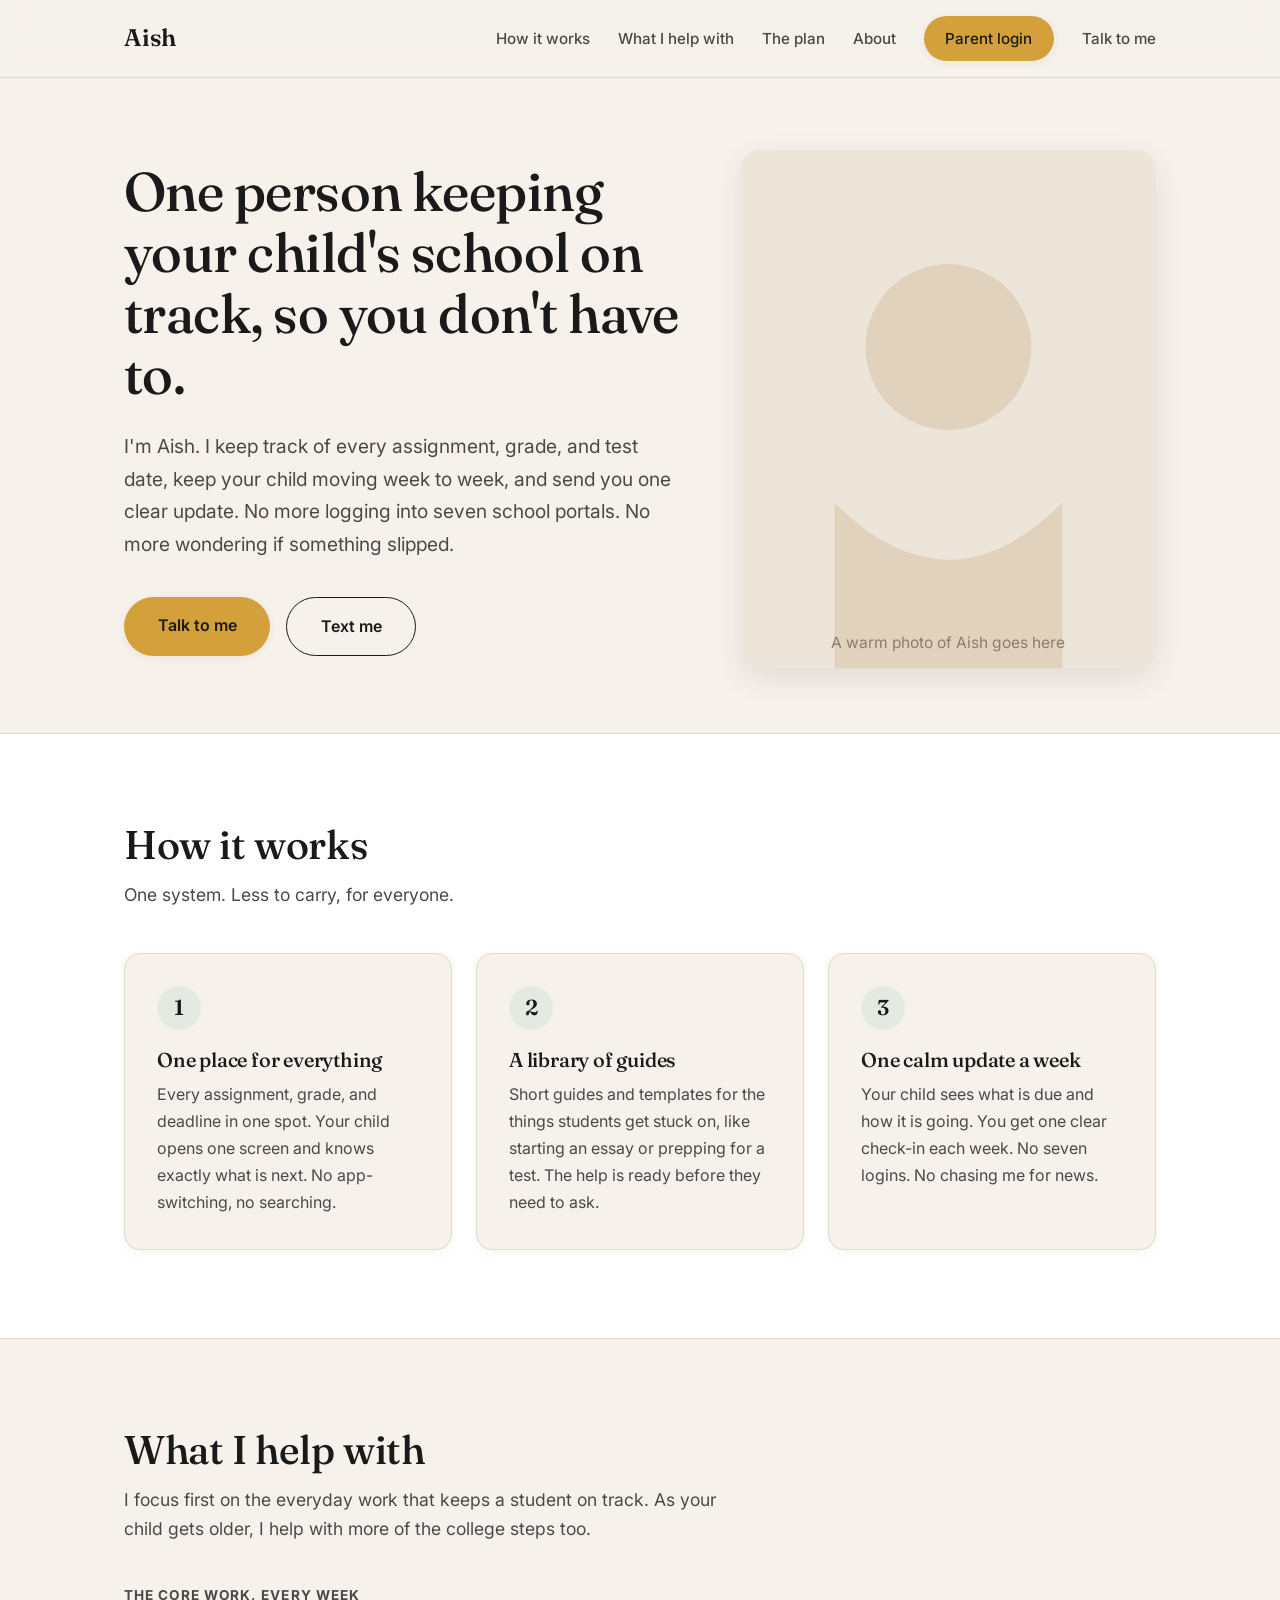
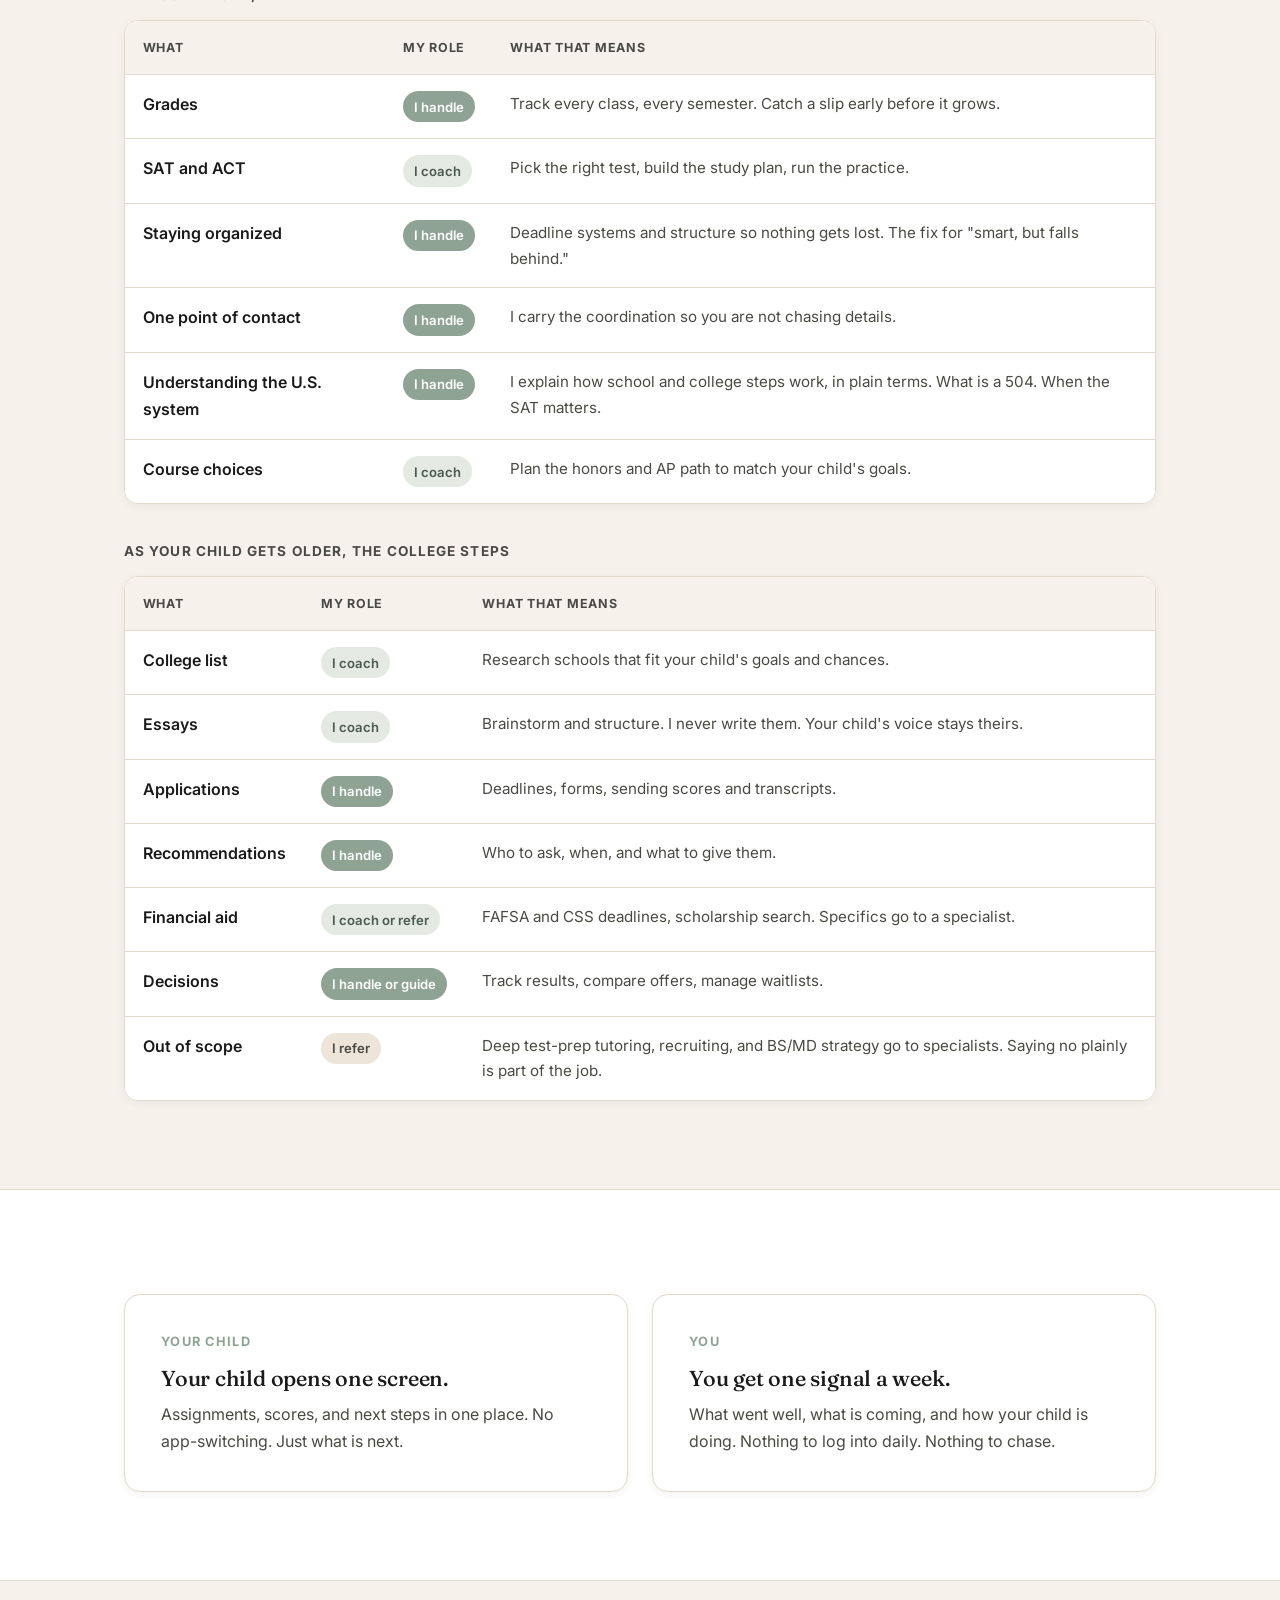
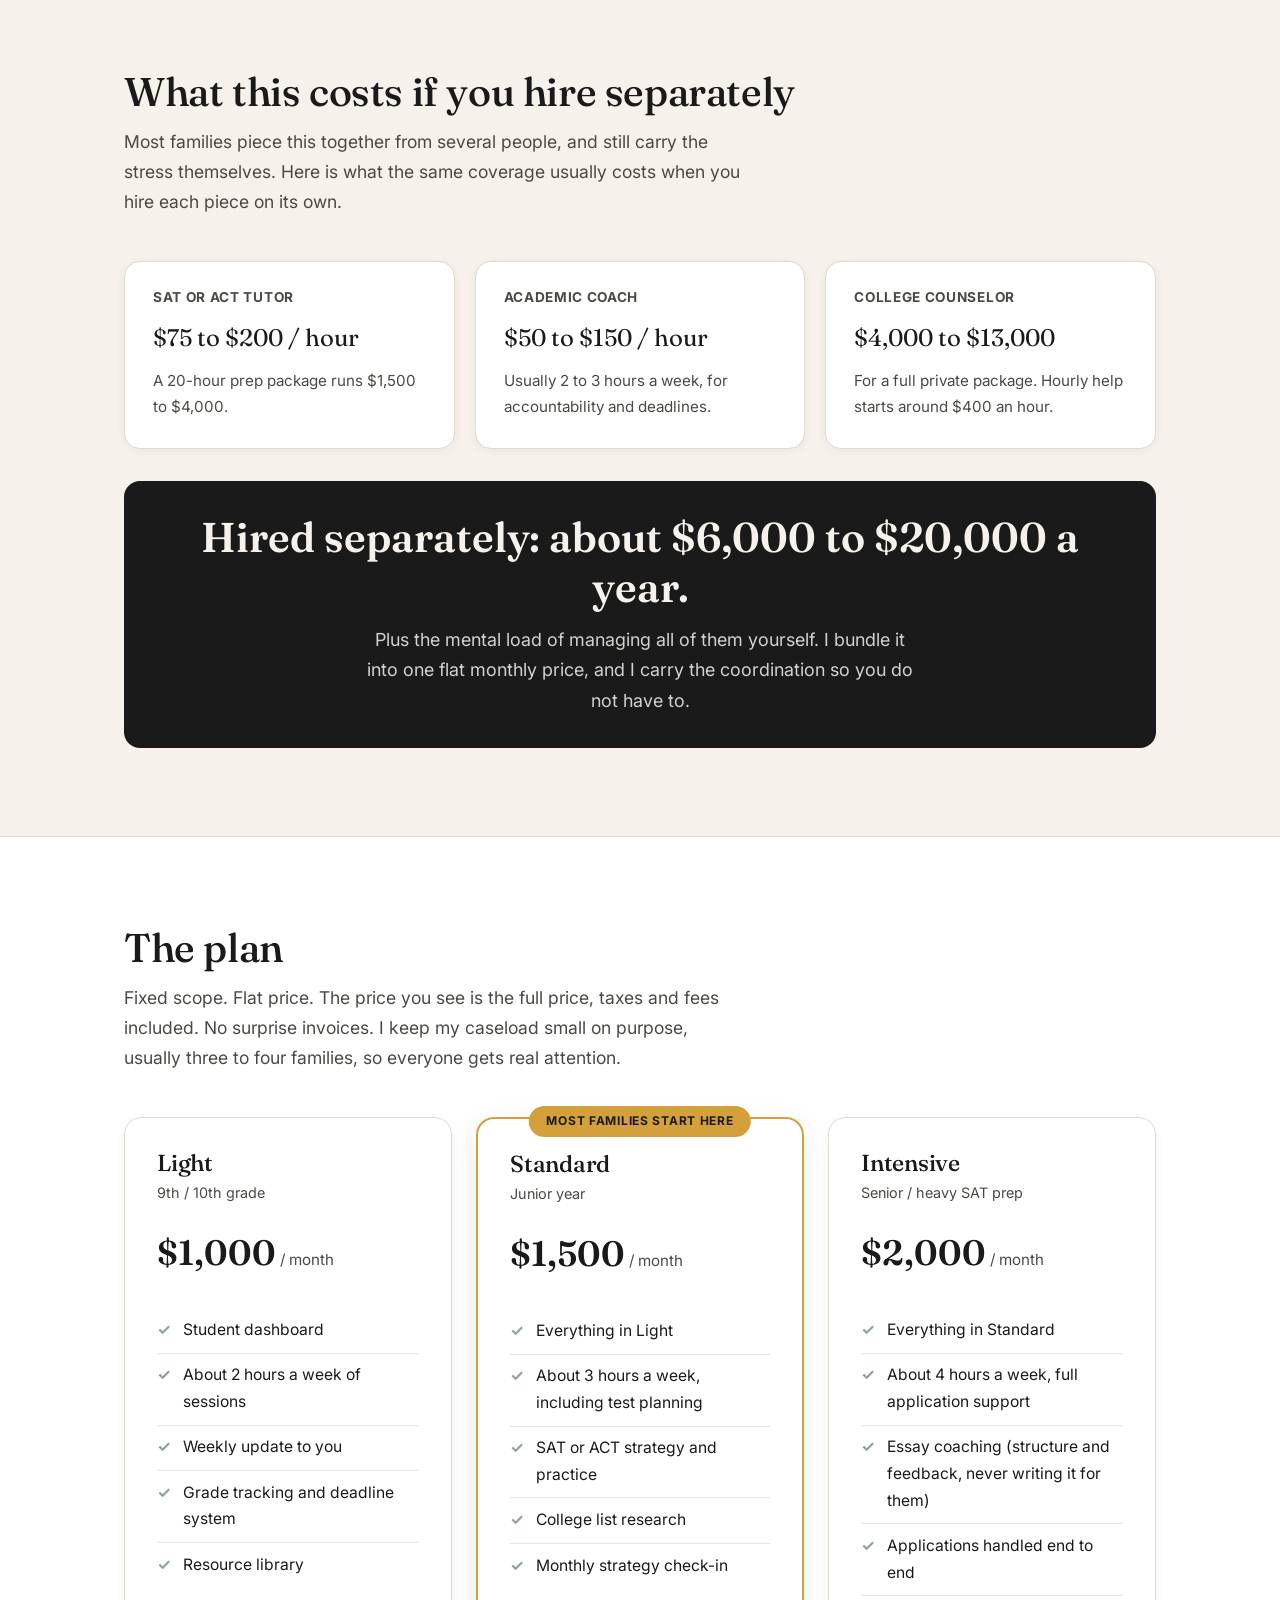
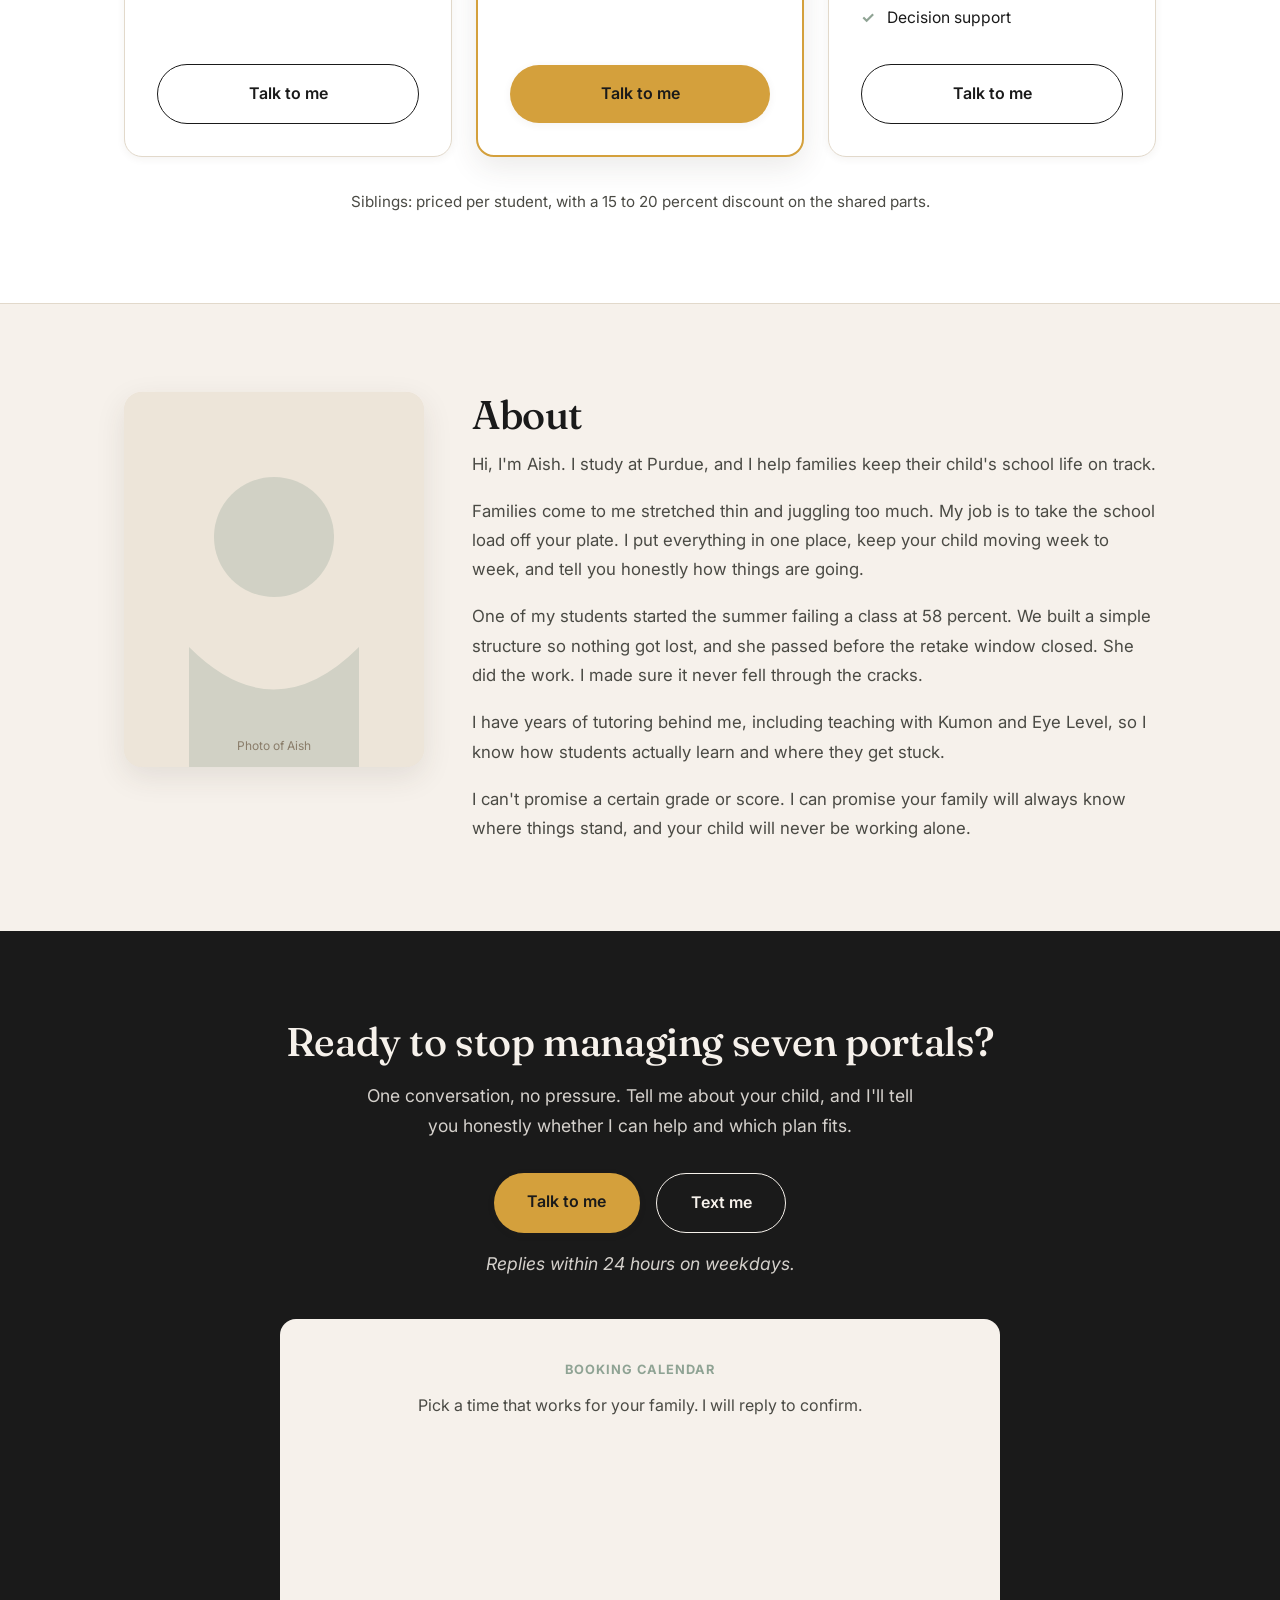
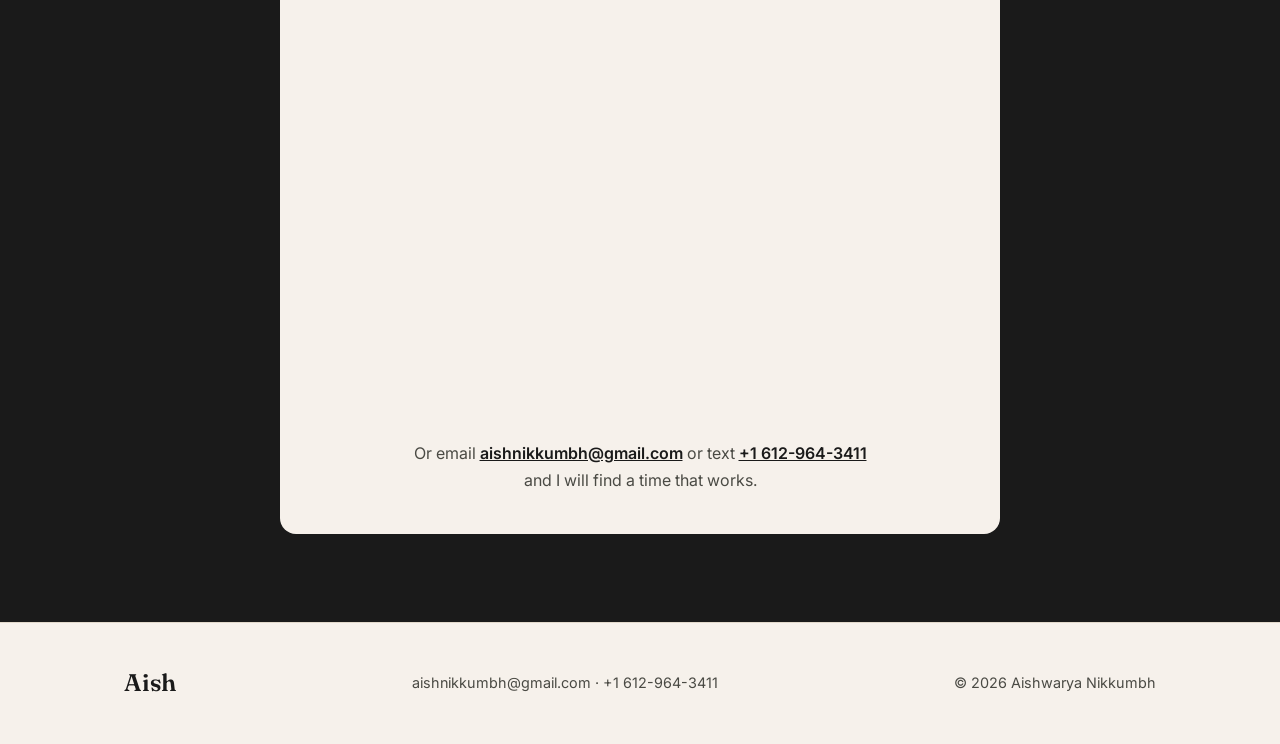
==== commit 8da95b12: "Harden v2 landing: Cal.com embed, parent-only login, family-token route, narrow parent projection, c" ====
--- a/index.html
+++ b/index.html
@@ -21,8 +21,8 @@
         <a href="#what-i-help-with">What I help with</a>
         <a href="#the-plan">The plan</a>
         <a href="#about">About</a>
-        <a href="/parent">Parent login</a>
-        <a href="#talk" class="nav-cta">Talk to me</a>
+        <a href="/login" class="nav-cta">Parent login</a>
+        <a href="#talk">Talk to me</a>
       </div>
     </div>
   </nav>
@@ -310,18 +310,19 @@
       </div>
       <p class="talk-small">Replies within 24 hours on weekdays.</p>
 
-      <!-- Booking calendar. Drop in your Cal.com or Calendly embed here to replace this placeholder.
-           Example (Cal.com):
-           <div style="width:100%;height:600px;overflow:auto" id="my-cal-inline"></div>
-           <script type="text/javascript">
-             (function (C, A, L) { ... your Cal.com inline embed snippet ... })(window, "https://app.cal.com/embed/embed.js", "init");
-             Cal("inline", { elementOrSelector: "#my-cal-inline", calLink: "aish/intro" });
-           </script>
-      -->
+      <!-- Booking calendar. Cal.com inline embed will go here. Replace the snippet with your real embed from Cal.com settings. -->
       <div class="booking-embed" id="booking">
         <div class="placeholder-label">Booking calendar</div>
-        <p>Your scheduling calendar will show here. Until then, reach me directly and I'll find a time that works for your family.</p>
-        <p class="booking-fallback">Email <a href="mailto:aishnikkumbh@gmail.com">aishnikkumbh@gmail.com</a> or text <a href="sms:+16129643411">+1 612-964-3411</a>.</p>
+        <p>Pick a time that works for your family. I will reply to confirm.</p>
+
+        <!-- Cal.com inline embed -->
+        <div id="my-cal-inline" style="width:100%;height:620px;overflow:auto"></div>
+        <script type="text/javascript">
+          (function (C, A, L) { ... your Cal.com inline embed snippet ... })(window, "https://app.cal.com/embed/embed.js", "init");
+          Cal("inline", { elementOrSelector: "#my-cal-inline", calLink: "aishwarya-nikkumbh", layout: "month_view" });
+        </script>
+
+        <p class="booking-fallback">Or email <a href="mailto:aishnikkumbh@gmail.com">aishnikkumbh@gmail.com</a> or text <a href="sms:+16129643411">+1 612-964-3411</a> and I will find a time that works.</p>
       </div>
     </div>
   </section>
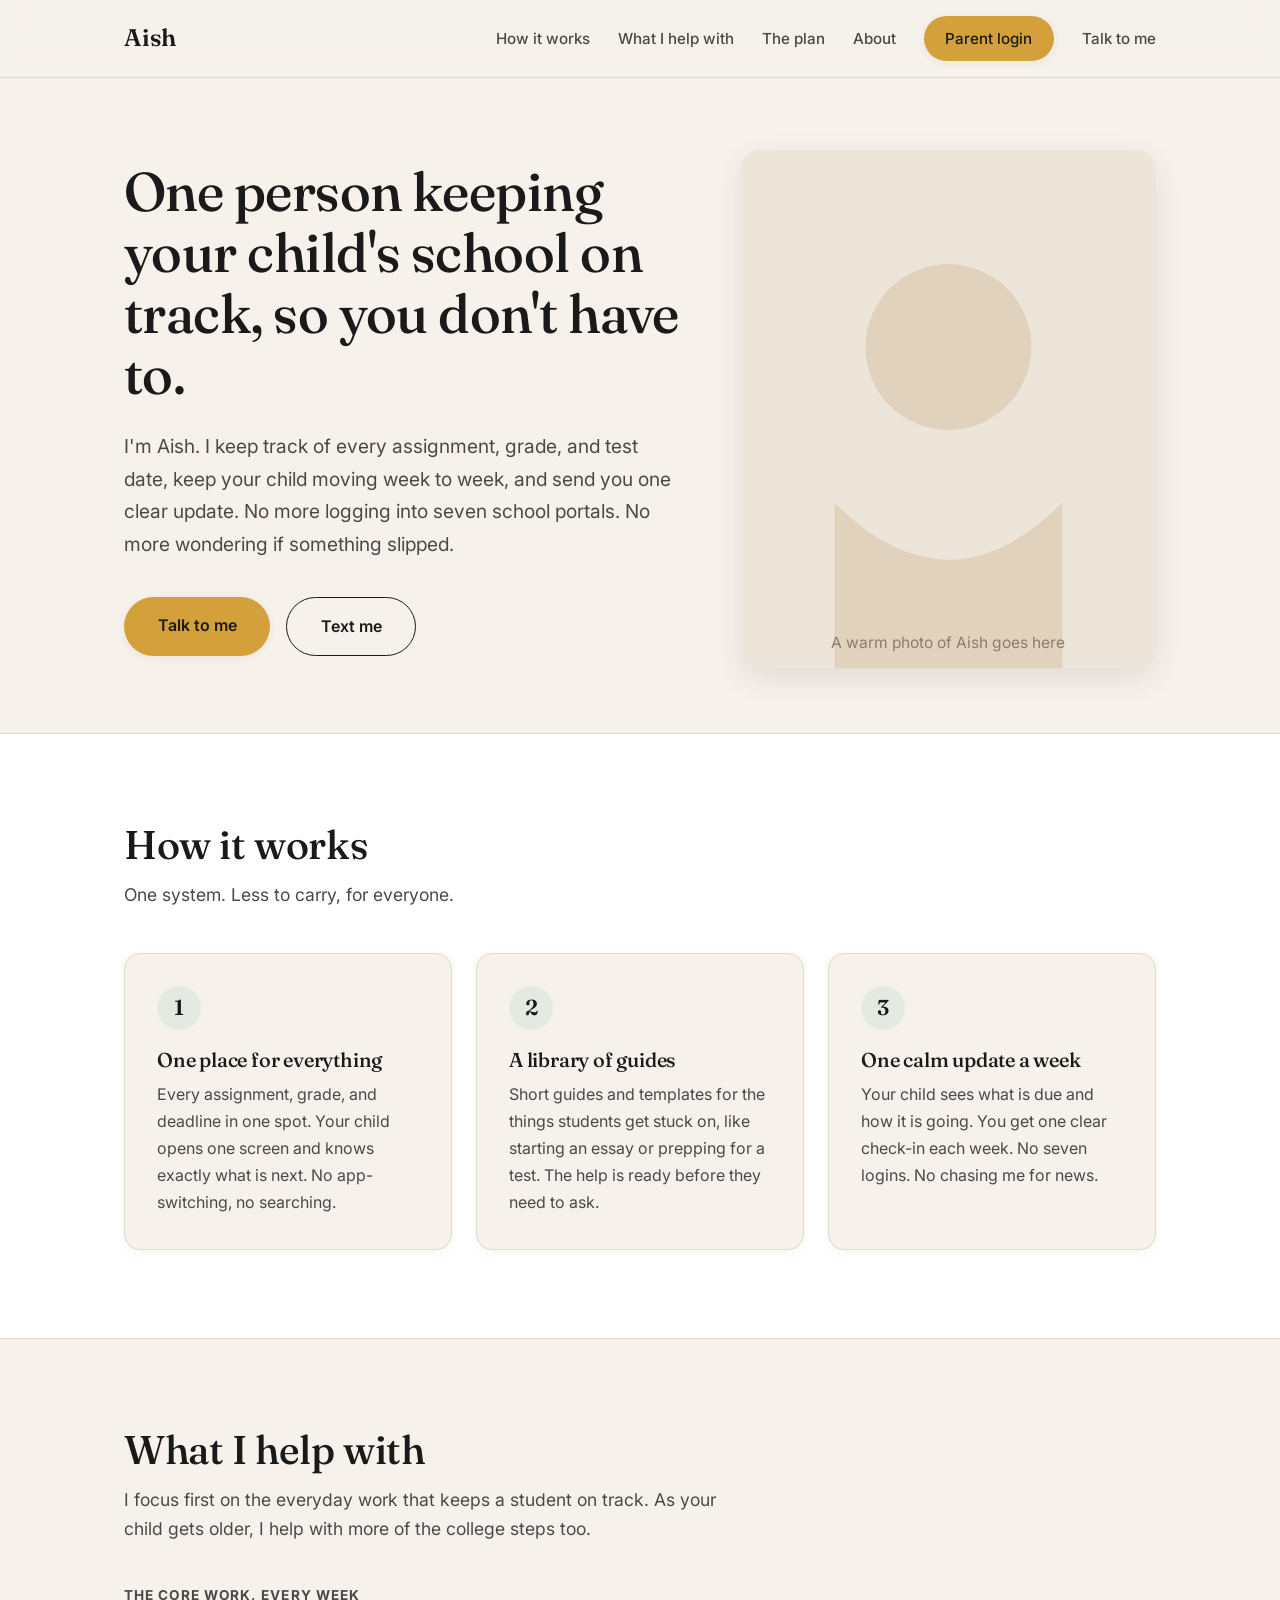
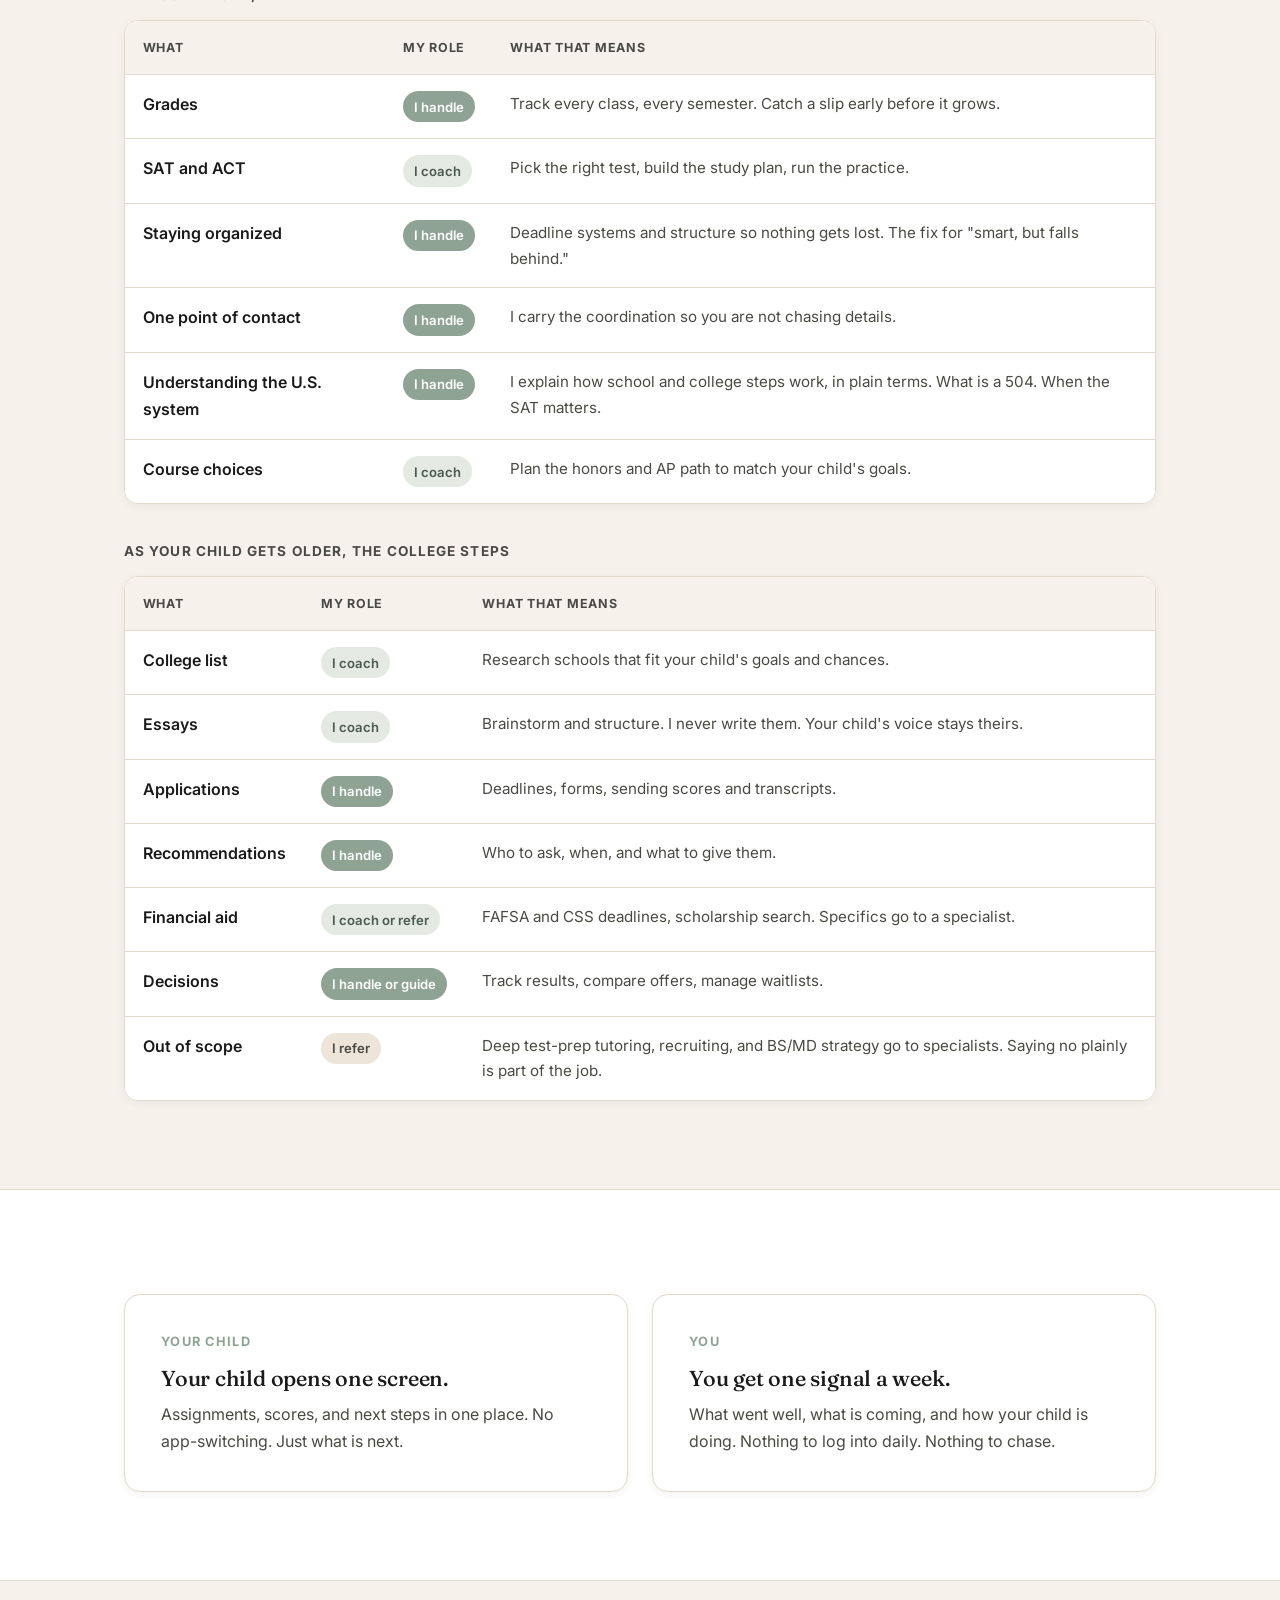
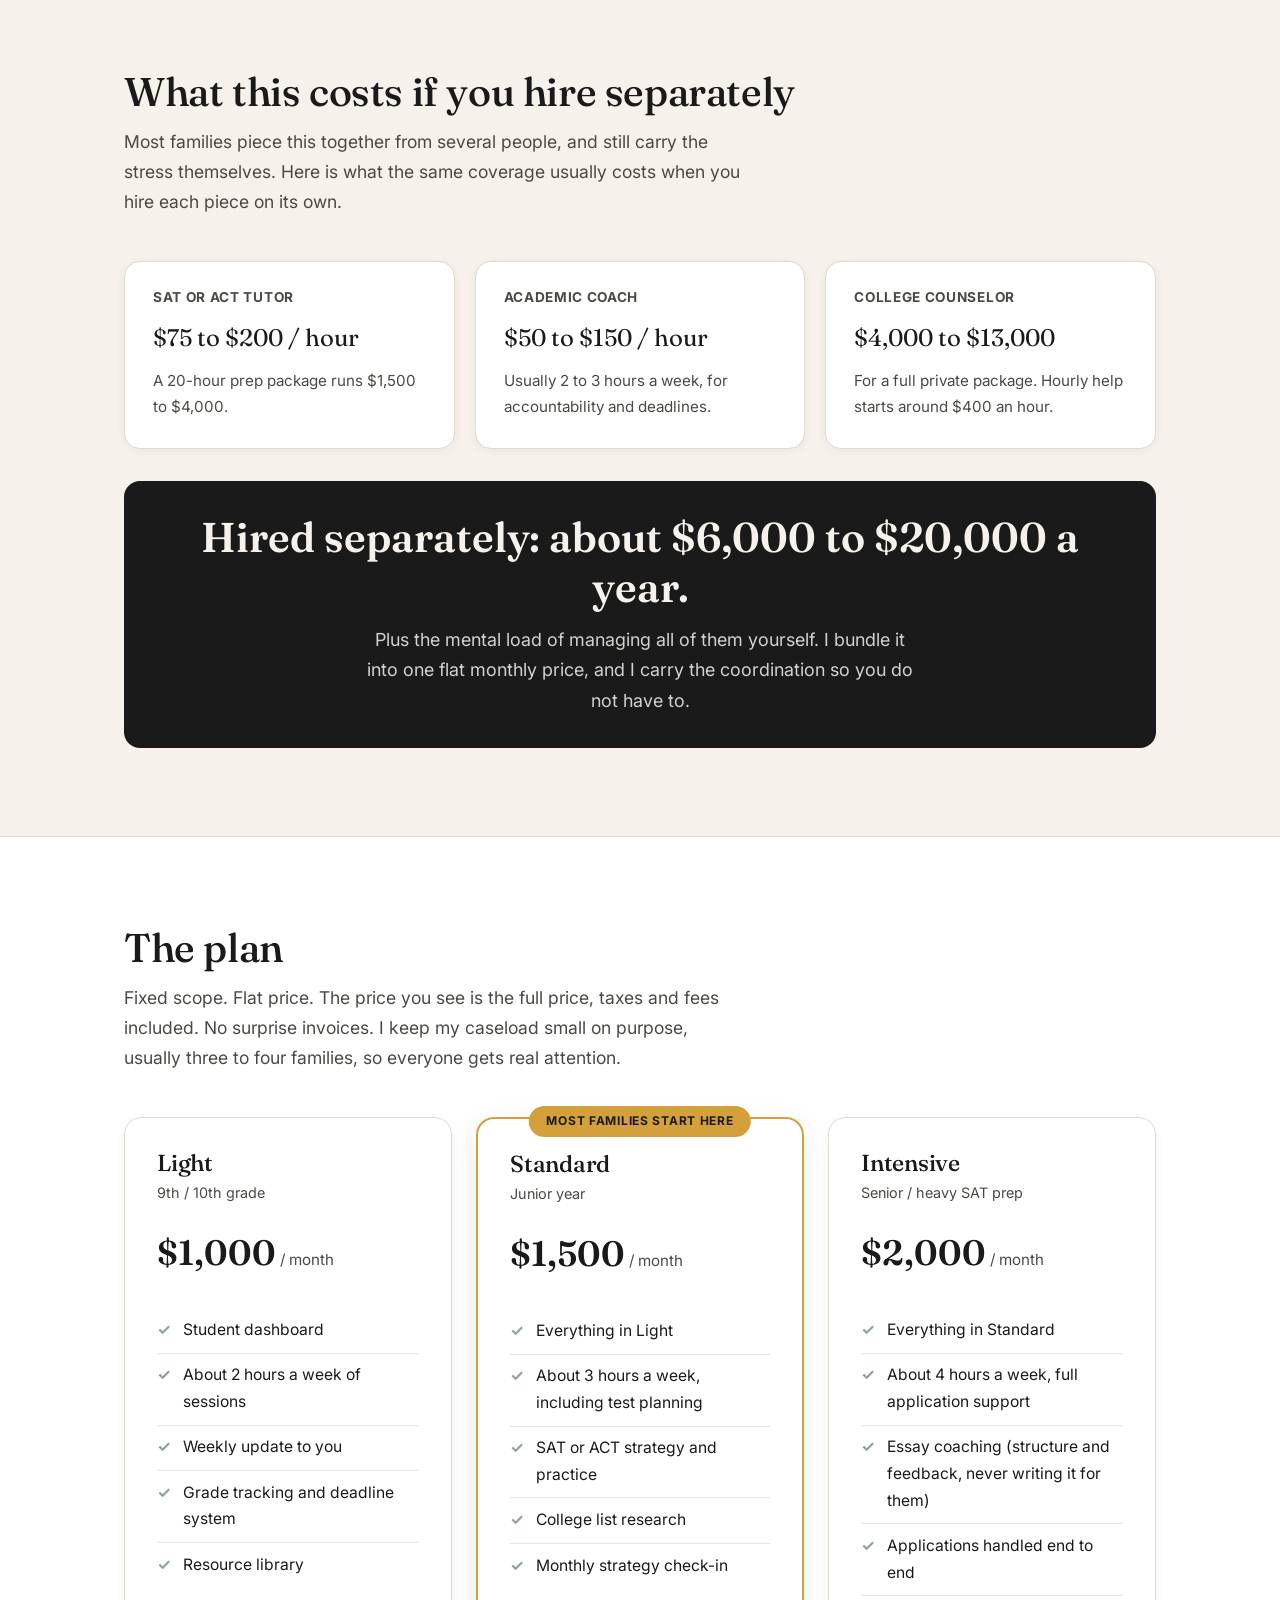
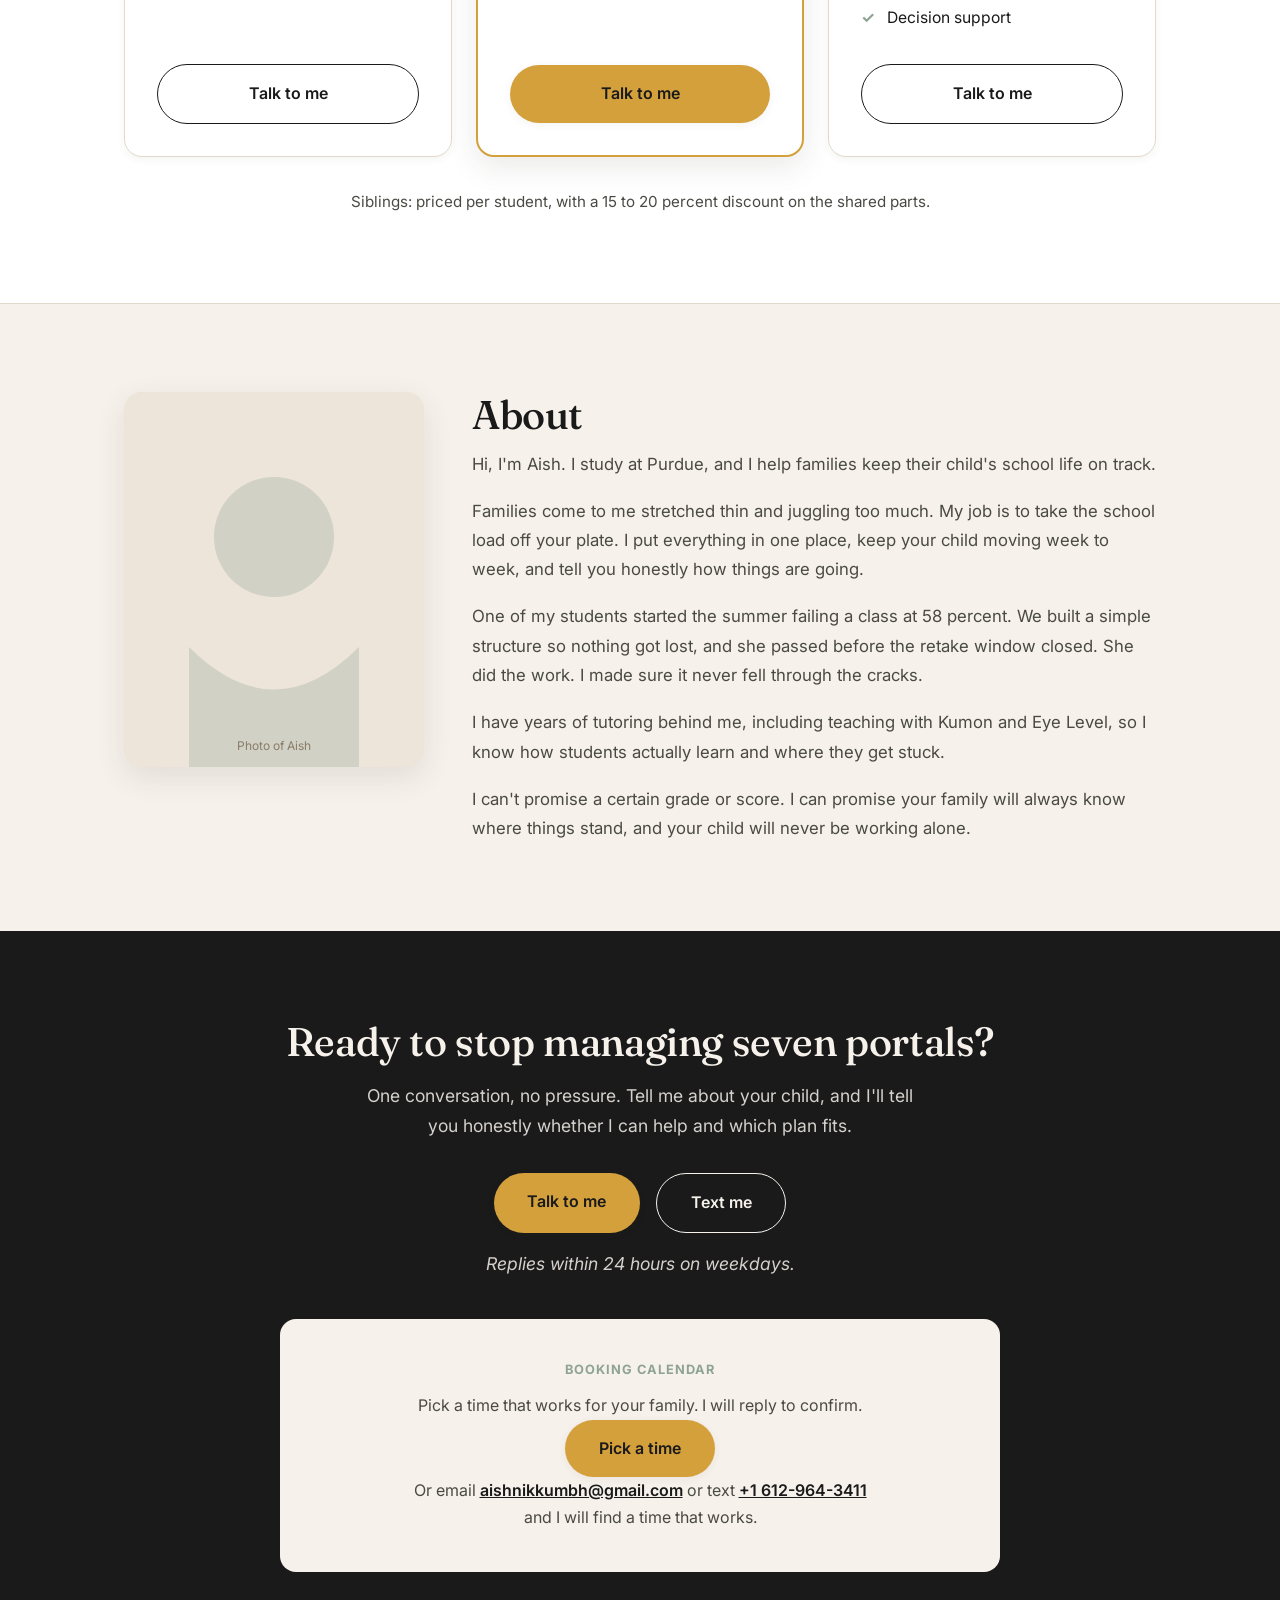
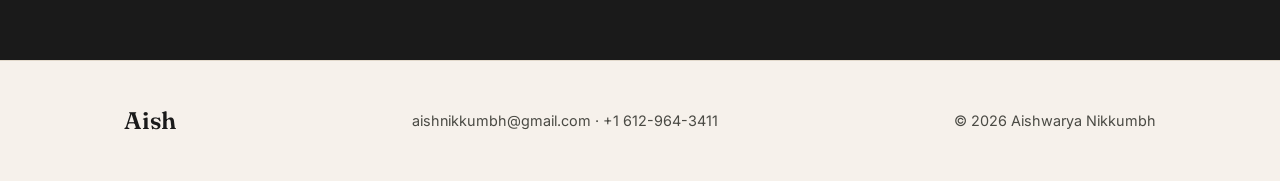
==== commit 8b542ad0: "Fix parent login redirect, add Cal button + login back link, clean embed" ====
--- a/index.html
+++ b/index.html
@@ -315,12 +315,9 @@
         <div class="placeholder-label">Booking calendar</div>
         <p>Pick a time that works for your family. I will reply to confirm.</p>
 
-        <!-- Cal.com inline embed -->
-        <div id="my-cal-inline" style="width:100%;height:620px;overflow:auto"></div>
-        <script type="text/javascript">
-          (function (C, A, L) { ... your Cal.com inline embed snippet ... })(window, "https://app.cal.com/embed/embed.js", "init");
-          Cal("inline", { elementOrSelector: "#my-cal-inline", calLink: "aishwarya-nikkumbh", layout: "month_view" });
-        </script>
+        <!-- Cal link button begins -->
+        <a href="https://cal.com/aishwarya-nikkumbh/intro-call" target="_blank" rel="noopener noreferrer" class="btn-primary">Pick a time</a>
+        <!-- Cal link button ends -->
 
         <p class="booking-fallback">Or email <a href="mailto:aishnikkumbh@gmail.com">aishnikkumbh@gmail.com</a> or text <a href="sms:+16129643411">+1 612-964-3411</a> and I will find a time that works.</p>
       </div>
